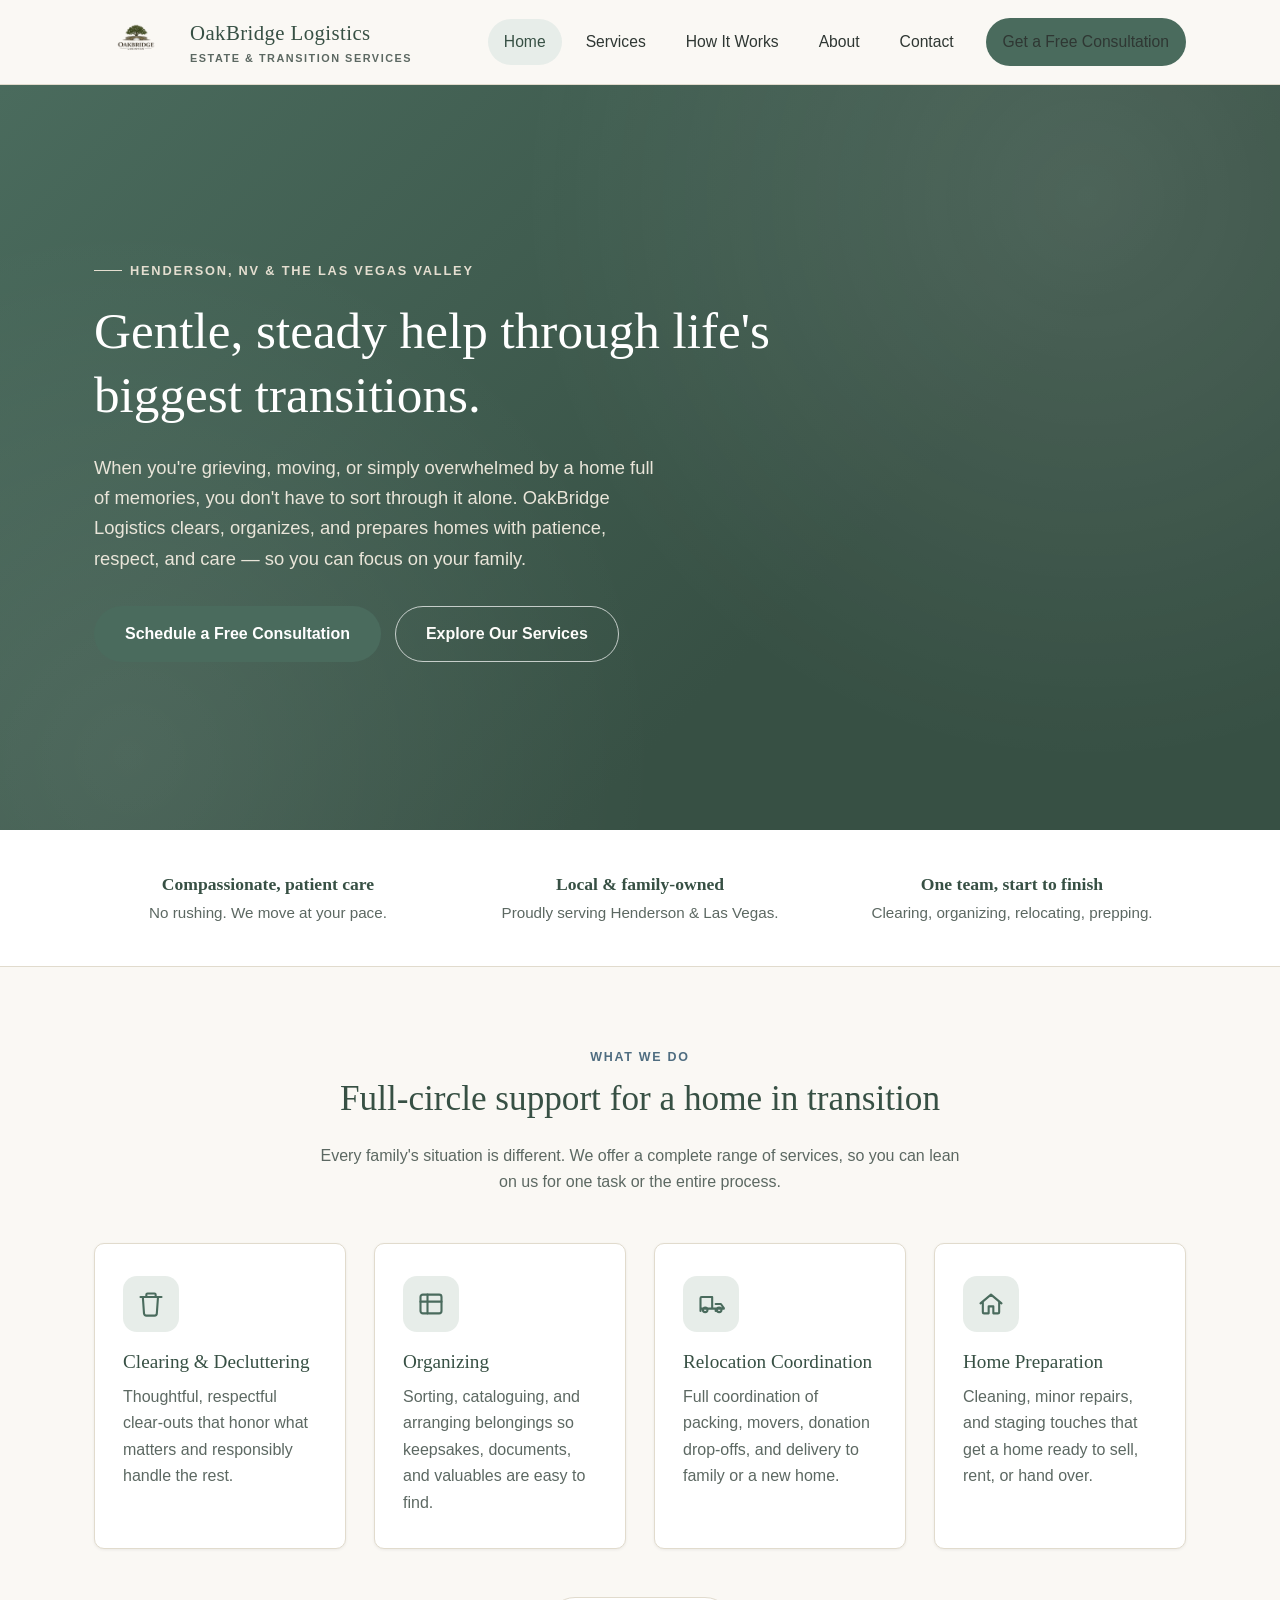
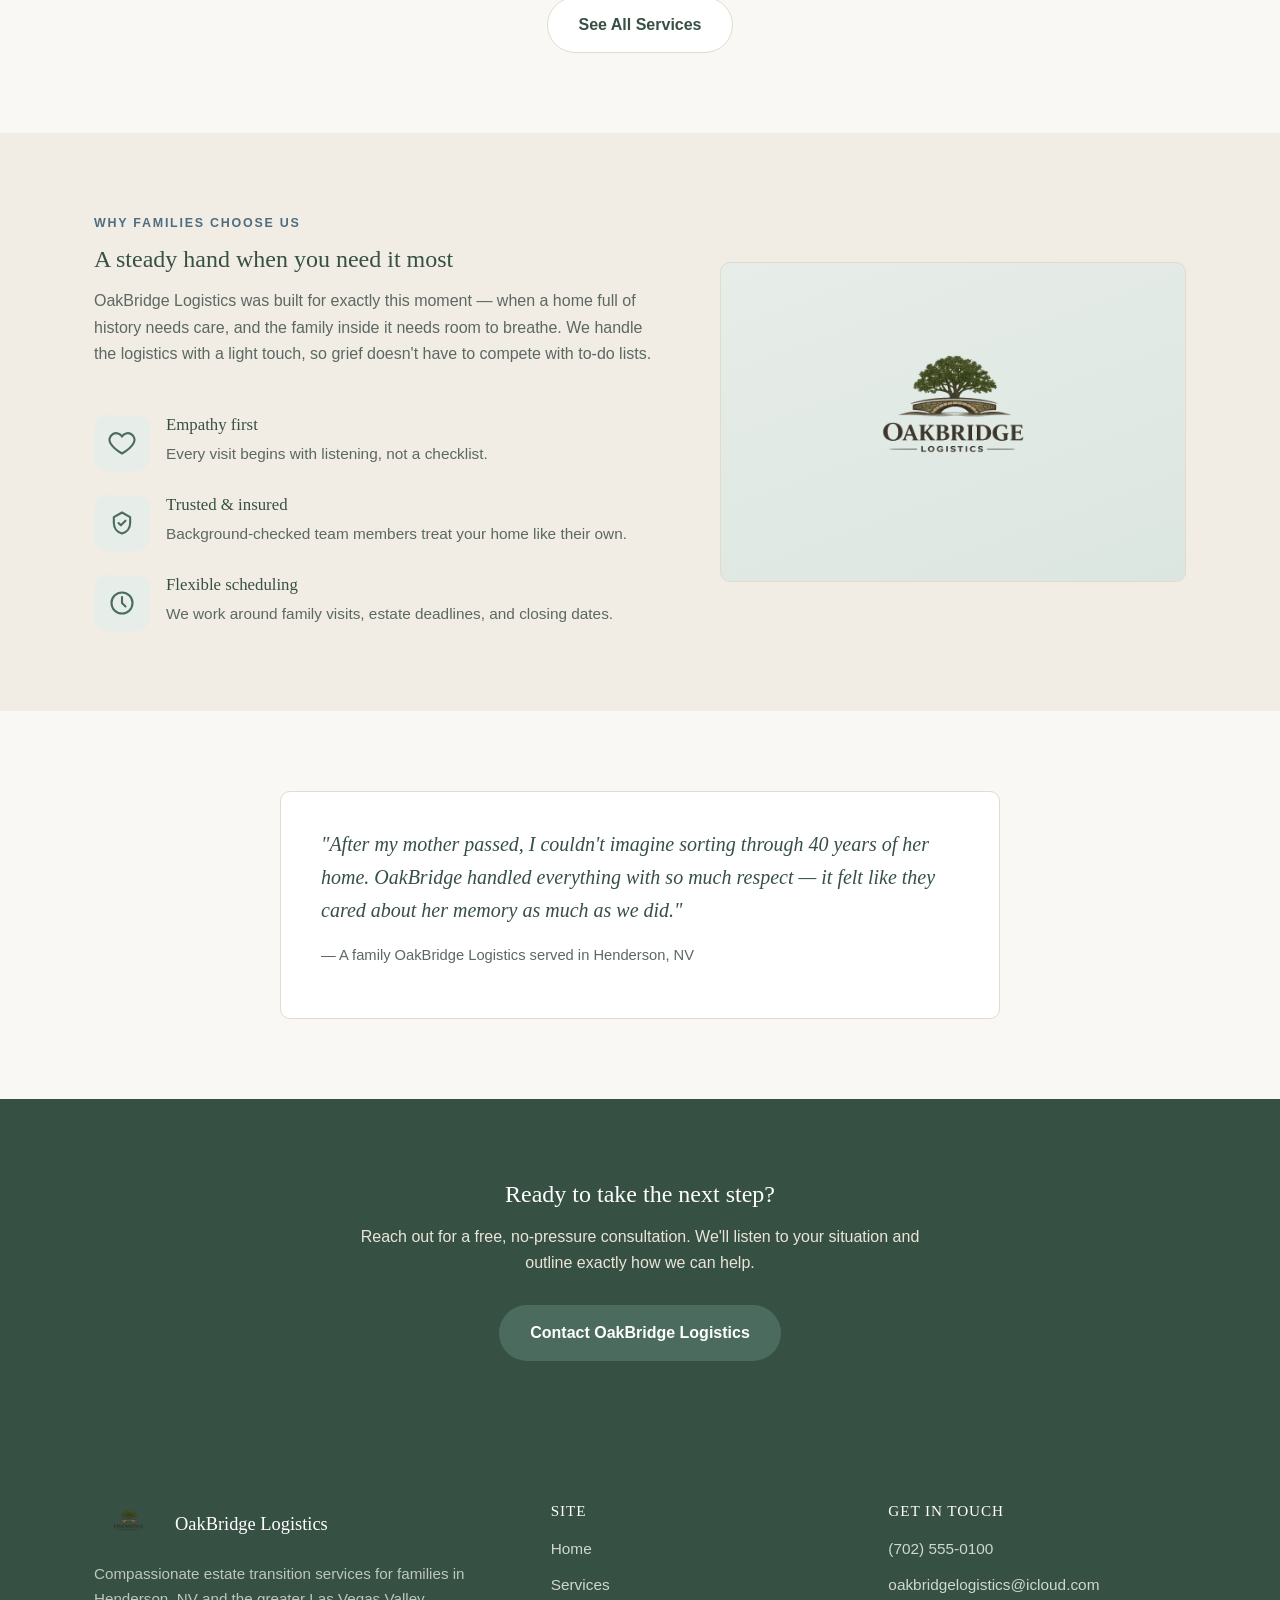
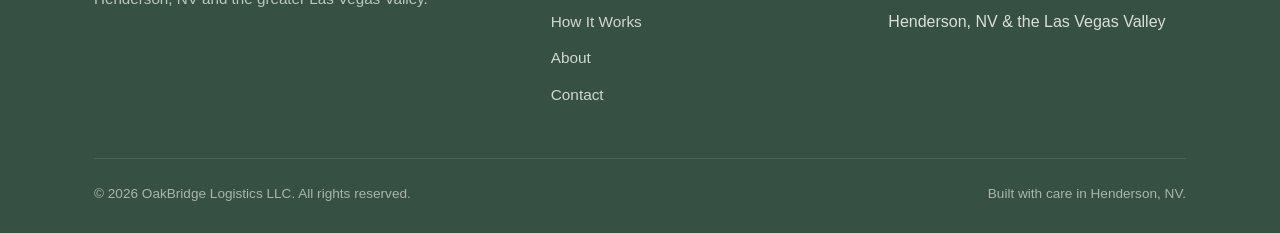
==== index.html @ df3b553a "Initial commit: OakBridge Logistics website Plain HTML/CSS/JS site with five pages (home, services, " ====
<!DOCTYPE html>
<html lang="en">
<head>
<meta charset="UTF-8">
<meta name="viewport" content="width=device-width, initial-scale=1.0">
<title>OakBridge Logistics | Compassionate Estate Transition Services in Henderson, NV</title>
<meta name="description" content="OakBridge Logistics helps families in Henderson, NV clear, organize, relocate, and prepare a home after the loss of a loved one or a major life transition — handled with care.">
<link rel="icon" type="image/png" href="images/favicon-32.png">
<link rel="apple-touch-icon" href="images/favicon-180.png">
<link rel="stylesheet" href="css/style.css">
</head>
<body>

<header class="site-header">
  <div class="container">
    <a class="brand" href="index.html">
      <img src="images/logo.png" alt="OakBridge Logistics logo">
      <span class="brand-name">OakBridge Logistics<small>ESTATE &amp; TRANSITION SERVICES</small></span>
    </a>
    <button class="nav-toggle" aria-label="Toggle navigation menu" aria-expanded="false">
      <span></span><span></span><span></span>
    </button>
    <nav class="main-nav">
      <ul>
        <li><a href="index.html" aria-current="page">Home</a></li>
        <li><a href="services.html">Services</a></li>
        <li><a href="how-it-works.html">How It Works</a></li>
        <li><a href="about.html">About</a></li>
        <li><a href="contact.html">Contact</a></li>
        <li><a class="btn btn-primary" href="contact.html">Get a Free Consultation</a></li>
      </ul>
    </nav>
  </div>
</header>

<main>

  <!-- Hero -->
  <section class="hero">
    <div class="container">
      <div class="hero-inner">
        <span class="hero-eyebrow">Henderson, NV &amp; the Las Vegas Valley</span>
        <h1>Gentle, steady help through life's biggest transitions.</h1>
        <p class="lead">When you're grieving, moving, or simply overwhelmed by a home full of memories, you don't have to sort through it alone. OakBridge Logistics clears, organizes, and prepares homes with patience, respect, and care — so you can focus on your family.</p>
        <div class="hero-actions">
          <a href="contact.html" class="btn btn-primary">Schedule a Free Consultation</a>
          <a href="services.html" class="btn btn-outline">Explore Our Services</a>
        </div>
      </div>
    </div>
  </section>

  <!-- Reassurance strip -->
  <section style="padding: 40px 0; background: var(--color-surface); border-bottom: 1px solid var(--color-border);">
    <div class="container">
      <div class="grid grid-3" style="gap: 24px;">
        <div class="text-center">
          <strong style="color: var(--color-primary-dark); display:block; font-family: var(--font-heading); font-size:1.1rem;">Compassionate, patient care</strong>
          <span style="color: var(--color-text-muted); font-size: 0.95rem;">No rushing. We move at your pace.</span>
        </div>
        <div class="text-center">
          <strong style="color: var(--color-primary-dark); display:block; font-family: var(--font-heading); font-size:1.1rem;">Local &amp; family-owned</strong>
          <span style="color: var(--color-text-muted); font-size: 0.95rem;">Proudly serving Henderson &amp; Las Vegas.</span>
        </div>
        <div class="text-center">
          <strong style="color: var(--color-primary-dark); display:block; font-family: var(--font-heading); font-size:1.1rem;">One team, start to finish</strong>
          <span style="color: var(--color-text-muted); font-size: 0.95rem;">Clearing, organizing, relocating, prepping.</span>
        </div>
      </div>
    </div>
  </section>

  <!-- Services overview -->
  <section>
    <div class="container">
      <div class="section-head">
        <span class="eyebrow">What We Do</span>
        <h2>Full-circle support for a home in transition</h2>
        <p>Every family's situation is different. We offer a complete range of services, so you can lean on us for one task or the entire process.</p>
      </div>

      <div class="grid grid-4">
        <div class="card">
          <div class="icon-badge">
            <svg viewBox="0 0 24 24" fill="none" stroke="currentColor" stroke-width="1.8" stroke-linecap="round" stroke-linejoin="round"><path d="M3 6h18M8 6V4a1 1 0 0 1 1-1h6a1 1 0 0 1 1 1v2m2 0-1 14a2 2 0 0 1-2 2H8a2 2 0 0 1-2-2L5 6"/></svg>
          </div>
          <h3>Clearing &amp; Decluttering</h3>
          <p>Thoughtful, respectful clear-outs that honor what matters and responsibly handle the rest.</p>
        </div>
        <div class="card">
          <div class="icon-badge">
            <svg viewBox="0 0 24 24" fill="none" stroke="currentColor" stroke-width="1.8" stroke-linecap="round" stroke-linejoin="round"><rect x="3" y="4" width="18" height="16" rx="2"/><path d="M3 10h18M9 4v16"/></svg>
          </div>
          <h3>Organizing</h3>
          <p>Sorting, cataloguing, and arranging belongings so keepsakes, documents, and valuables are easy to find.</p>
        </div>
        <div class="card">
          <div class="icon-badge">
            <svg viewBox="0 0 24 24" fill="none" stroke="currentColor" stroke-width="1.8" stroke-linecap="round" stroke-linejoin="round"><path d="M3 16V7a1 1 0 0 1 1-1h9v10M3 16h13M3 16v2m13-2v2m0-6h4.5l2.5 3.5V16h-7M7 19a2 2 0 1 0 0-4 2 2 0 0 0 0 4Zm12 0a2 2 0 1 0 0-4 2 2 0 0 0 0 4Z"/></svg>
          </div>
          <h3>Relocation Coordination</h3>
          <p>Full coordination of packing, movers, donation drop-offs, and delivery to family or a new home.</p>
        </div>
        <div class="card">
          <div class="icon-badge">
            <svg viewBox="0 0 24 24" fill="none" stroke="currentColor" stroke-width="1.8" stroke-linecap="round" stroke-linejoin="round"><path d="M3 11.5 12 4l9 7.5M5 10v9a1 1 0 0 0 1 1h4v-6h4v6h4a1 1 0 0 0 1-1v-9"/></svg>
          </div>
          <h3>Home Preparation</h3>
          <p>Cleaning, minor repairs, and staging touches that get a home ready to sell, rent, or hand over.</p>
        </div>
      </div>

      <div class="text-center mt-lg">
        <a href="services.html" class="btn btn-secondary">See All Services</a>
      </div>
    </div>
  </section>

  <!-- Why OakBridge -->
  <section class="section-alt">
    <div class="container">
      <div class="two-col">
        <div>
          <span class="eyebrow" style="display:block; font-size:0.78rem; letter-spacing:0.14em; text-transform:uppercase; color: var(--color-accent-dark); font-weight:700; margin-bottom:10px;">Why Families Choose Us</span>
          <h2>A steady hand when you need it most</h2>
          <p style="color: var(--color-text-muted);">OakBridge Logistics was built for exactly this moment — when a home full of history needs care, and the family inside it needs room to breathe. We handle the logistics with a light touch, so grief doesn't have to compete with to-do lists.</p>
          <div class="value-list mt-lg" style="grid-template-columns: 1fr;">
            <div class="value-item">
              <div class="icon-badge">
                <svg viewBox="0 0 24 24" fill="none" stroke="currentColor" stroke-width="1.8" stroke-linecap="round" stroke-linejoin="round"><path d="M12 21s-7.5-4.35-10-9A5.5 5.5 0 0 1 12 6.5 5.5 5.5 0 0 1 22 12c-2.5 4.65-10 9-10 9Z"/></svg>
              </div>
              <div>
                <h3>Empathy first</h3>
                <p>Every visit begins with listening, not a checklist.</p>
              </div>
            </div>
            <div class="value-item">
              <div class="icon-badge">
                <svg viewBox="0 0 24 24" fill="none" stroke="currentColor" stroke-width="1.8" stroke-linecap="round" stroke-linejoin="round"><path d="m9 12 2 2 4-4M12 3l7 4v5c0 4.5-3 8-7 9-4-1-7-4.5-7-9V7l7-4Z"/></svg>
              </div>
              <div>
                <h3>Trusted &amp; insured</h3>
                <p>Background-checked team members treat your home like their own.</p>
              </div>
            </div>
            <div class="value-item">
              <div class="icon-badge">
                <svg viewBox="0 0 24 24" fill="none" stroke="currentColor" stroke-width="1.8" stroke-linecap="round" stroke-linejoin="round"><circle cx="12" cy="12" r="9"/><path d="M12 7v5l3 3"/></svg>
              </div>
              <div>
                <h3>Flexible scheduling</h3>
                <p>We work around family visits, estate deadlines, and closing dates.</p>
              </div>
            </div>
          </div>
        </div>
        <div class="motif-panel">
          <img src="images/logo.png" alt="OakBridge Logistics — tree and bridge mark">
        </div>
      </div>
    </div>
  </section>

  <!-- Testimonial -->
  <section>
    <div class="container">
      <div class="testimonial" style="max-width: 720px; margin: 0 auto;">
        <p class="quote">"After my mother passed, I couldn't imagine sorting through 40 years of her home. OakBridge handled everything with so much respect — it felt like they cared about her memory as much as we did."</p>
        <p class="attribution">— A family OakBridge Logistics served in Henderson, NV</p>
      </div>
    </div>
  </section>

  <!-- CTA -->
  <section class="cta-band">
    <div class="container">
      <h2>Ready to take the next step?</h2>
      <p>Reach out for a free, no-pressure consultation. We'll listen to your situation and outline exactly how we can help.</p>
      <a href="contact.html" class="btn btn-primary">Contact OakBridge Logistics</a>
    </div>
  </section>

</main>

<footer class="site-footer">
  <div class="container">
    <div class="footer-grid">
      <div>
        <div class="footer-brand">
          <img src="images/logo.png" alt="OakBridge Logistics logo">
          <span>OakBridge Logistics</span>
        </div>
        <p>Compassionate estate transition services for families in Henderson, NV and the greater Las Vegas Valley.</p>
      </div>
      <div>
        <h4>Site</h4>
        <ul>
          <li><a href="index.html">Home</a></li>
          <li><a href="services.html">Services</a></li>
          <li><a href="how-it-works.html">How It Works</a></li>
          <li><a href="about.html">About</a></li>
          <li><a href="contact.html">Contact</a></li>
        </ul>
      </div>
      <div>
        <h4>Get in Touch</h4>
        <ul>
          <!-- Placeholder phone number — replace with the live business line -->
          <li><a href="tel:+17025550100">(702) 555-0100</a></li>
          <li><a href="mailto:oakbridgelogistics@icloud.com">oakbridgelogistics@icloud.com</a></li>
          <li>Henderson, NV &amp; the Las Vegas Valley</li>
        </ul>
      </div>
    </div>
    <div class="footer-bottom">
      <span>&copy; <span id="year"></span> OakBridge Logistics LLC. All rights reserved.</span>
      <span>Built with care in Henderson, NV.</span>
    </div>
  </div>
</footer>

<script src="js/main.js"></script>
</body>
</html>
---- css/style.css ----
/* ==========================================================================
   OakBridge Logistics — stylesheet
   ========================================================================== */

:root {
  /* Palette — calm, warm, trustworthy: sage green, soft blue, cream neutrals */
  --color-primary: #4a6b5d;        /* deep sage green (from logo tree) */
  --color-primary-dark: #375044;
  --color-primary-light: #e7ede9;
  --color-accent: #6f8fa3;         /* soft slate blue */
  --color-accent-dark: #4f6d80;
  --color-gold: #b58a4a;           /* warm bridge-stone accent, used sparingly */

  --color-bg: #faf8f4;             /* warm cream */
  --color-bg-alt: #f1ede4;         /* deeper cream for section contrast */
  --color-surface: #ffffff;

  --color-text: #2f3733;           /* soft near-black, warm undertone */
  --color-text-muted: #5c6862;
  --color-border: #e1dbcd;

  --font-heading: Georgia, 'Times New Roman', serif;
  --font-body: -apple-system, BlinkMacSystemFont, 'Segoe UI', Helvetica, Arial, sans-serif;

  --radius: 10px;
  --shadow-sm: 0 1px 3px rgba(47, 55, 51, 0.08);
  --shadow-md: 0 6px 24px rgba(47, 55, 51, 0.10);
  --container-width: 1140px;
}

/* ---- Reset ---- */
* { box-sizing: border-box; }
html { scroll-behavior: smooth; }
body {
  margin: 0;
  font-family: var(--font-body);
  color: var(--color-text);
  background: var(--color-bg);
  line-height: 1.65;
  -webkit-font-smoothing: antialiased;
}
img { max-width: 100%; display: block; }
a { color: inherit; text-decoration: none; }
ul { list-style: none; margin: 0; padding: 0; }
h1, h2, h3, h4 {
  font-family: var(--font-heading);
  color: var(--color-primary-dark);
  line-height: 1.25;
  margin: 0 0 0.6em;
  font-weight: normal;
}
p { margin: 0 0 1em; }
.container {
  width: 100%;
  max-width: var(--container-width);
  margin: 0 auto;
  padding: 0 24px;
}

/* ---- Buttons ---- */
.btn {
  display: inline-block;
  padding: 14px 30px;
  border-radius: 999px;
  font-size: 1rem;
  font-weight: 600;
  border: 1px solid transparent;
  cursor: pointer;
  transition: background 0.2s ease, color 0.2s ease, border-color 0.2s ease, transform 0.15s ease;
}
.btn:hover { transform: translateY(-1px); }
.btn-primary {
  background: var(--color-primary);
  color: #fff;
}
.btn-primary:hover { background: var(--color-primary-dark); }
.btn-outline {
  background: transparent;
  border-color: rgba(255, 255, 255, 0.7);
  color: inherit;
}
.btn-outline:hover { background: rgba(255, 255, 255, 0.15); }
.btn-secondary {
  background: var(--color-surface);
  border-color: var(--color-border);
  color: var(--color-primary-dark);
}
.btn-secondary:hover { border-color: var(--color-primary); }

/* ---- Header ---- */
.site-header {
  position: sticky;
  top: 0;
  z-index: 100;
  background: rgba(250, 248, 244, 0.95);
  backdrop-filter: saturate(180%) blur(8px);
  border-bottom: 1px solid var(--color-border);
}
.site-header .container {
  display: flex;
  align-items: center;
  justify-content: space-between;
  min-height: 84px;
}
.brand {
  display: flex;
  align-items: center;
  gap: 12px;
}
.brand img {
  height: 56px;
  width: auto;
}
.brand-name {
  font-family: var(--font-heading);
  font-size: 1.3rem;
  color: var(--color-primary-dark);
  letter-spacing: 0.02em;
}
.brand-name small {
  display: block;
  font-family: var(--font-body);
  font-size: 0.68rem;
  letter-spacing: 0.14em;
  color: var(--color-text-muted);
  font-weight: 600;
}

.main-nav ul {
  display: flex;
  gap: 8px;
  align-items: center;
}
.main-nav a {
  display: inline-block;
  padding: 10px 16px;
  border-radius: 999px;
  font-size: 0.98rem;
  font-weight: 500;
  color: var(--color-text);
  transition: background 0.2s ease, color 0.2s ease;
}
.main-nav a:hover,
.main-nav a[aria-current="page"] {
  background: var(--color-primary-light);
  color: var(--color-primary-dark);
}
.main-nav .btn { margin-left: 8px; }

.nav-toggle {
  display: none;
  flex-direction: column;
  justify-content: center;
  gap: 5px;
  width: 44px;
  height: 44px;
  border: 1px solid var(--color-border);
  border-radius: 8px;
  background: var(--color-surface);
  cursor: pointer;
}
.nav-toggle span {
  display: block;
  height: 2px;
  width: 22px;
  margin: 0 auto;
  background: var(--color-primary-dark);
  transition: transform 0.2s ease, opacity 0.2s ease;
}
.nav-toggle[aria-expanded="true"] span:nth-child(1) { transform: translateY(7px) rotate(45deg); }
.nav-toggle[aria-expanded="true"] span:nth-child(2) { opacity: 0; }
.nav-toggle[aria-expanded="true"] span:nth-child(3) { transform: translateY(-7px) rotate(-45deg); }

/* ---- Hero ---- */
.hero {
  position: relative;
  background: linear-gradient(135deg, var(--color-primary) 0%, var(--color-primary-dark) 65%);
  color: #fdfcf9;
  overflow: hidden;
}
.hero::before {
  content: "";
  position: absolute;
  inset: 0;
  background-image:
    radial-gradient(circle at 85% 15%, rgba(255,255,255,0.10), transparent 45%),
    radial-gradient(circle at 10% 90%, rgba(255,255,255,0.08), transparent 40%);
  pointer-events: none;
}
.hero .container {
  position: relative;
  padding-top: 88px;
  padding-bottom: 88px;
}
.hero-inner {
  max-width: 680px;
}
.hero-eyebrow {
  display: inline-flex;
  align-items: center;
  gap: 8px;
  font-size: 0.8rem;
  letter-spacing: 0.14em;
  text-transform: uppercase;
  color: #e4ded0;
  margin-bottom: 18px;
  font-weight: 600;
}
.hero-eyebrow::before {
  content: "";
  width: 28px;
  height: 1px;
  background: #e4ded0;
  display: inline-block;
}
.hero h1 {
  color: #fff;
  font-size: clamp(2.1rem, 4.4vw, 3.2rem);
  margin-bottom: 0.5em;
}
.hero p.lead {
  font-size: 1.15rem;
  color: #e9e5d9;
  max-width: 560px;
}
.hero-actions {
  display: flex;
  flex-wrap: wrap;
  gap: 14px;
  margin-top: 32px;
}

/* Page (non-home) hero — smaller */
.page-hero {
  background: linear-gradient(135deg, var(--color-primary) 0%, var(--color-primary-dark) 70%);
  color: #fff;
  text-align: center;
}
.page-hero .container { padding: 64px 24px; }
.page-hero h1 { color: #fff; margin-bottom: 0.4em; }
.page-hero p {
  color: #e9e5d9;
  max-width: 620px;
  margin: 0 auto;
  font-size: 1.08rem;
}

/* ---- Sections ---- */
section { padding: 80px 0; }
.section-alt { background: var(--color-bg-alt); }
.section-head {
  max-width: 640px;
  margin: 0 auto 48px;
  text-align: center;
}
.section-head .eyebrow {
  display: block;
  font-size: 0.78rem;
  letter-spacing: 0.14em;
  text-transform: uppercase;
  color: var(--color-accent-dark);
  font-weight: 700;
  margin-bottom: 10px;
}
.section-head h2 { font-size: clamp(1.6rem, 3vw, 2.2rem); }
.section-head p { color: var(--color-text-muted); }

/* ---- Cards / grids ---- */
.grid {
  display: grid;
  gap: 28px;
}
.grid-2 { grid-template-columns: repeat(2, 1fr); }
.grid-3 { grid-template-columns: repeat(3, 1fr); }
.grid-4 { grid-template-columns: repeat(4, 1fr); }

.card {
  background: var(--color-surface);
  border: 1px solid var(--color-border);
  border-radius: var(--radius);
  padding: 32px 28px;
  box-shadow: var(--shadow-sm);
  transition: box-shadow 0.2s ease, transform 0.2s ease;
}
.card:hover { box-shadow: var(--shadow-md); transform: translateY(-2px); }

.icon-badge {
  width: 56px;
  height: 56px;
  border-radius: 14px;
  background: var(--color-primary-light);
  display: flex;
  align-items: center;
  justify-content: center;
  margin-bottom: 18px;
  color: var(--color-primary);
}
.icon-badge svg { width: 28px; height: 28px; }

.card h3 {
  font-size: 1.2rem;
  margin-bottom: 0.5em;
}
.card p { color: var(--color-text-muted); margin-bottom: 0; }
.card ul.detail-list {
  margin-top: 14px;
  color: var(--color-text-muted);
}
.card ul.detail-list li {
  padding-left: 22px;
  position: relative;
  margin-bottom: 8px;
  font-size: 0.95rem;
}
.card ul.detail-list li::before {
  content: "";
  position: absolute;
  left: 0;
  top: 9px;
  width: 8px;
  height: 8px;
  border-radius: 50%;
  background: var(--color-accent);
}

/* ---- CTA band ---- */
.cta-band {
  background: var(--color-primary-dark);
  color: #fff;
  text-align: center;
}
.cta-band h2 { color: #fff; }
.cta-band p { color: #e9e5d9; max-width: 560px; margin: 0 auto 28px; }

/* ---- Steps (How It Works) ---- */
.steps {
  display: flex;
  flex-direction: column;
  gap: 0;
  counter-reset: step;
}
.step {
  display: grid;
  grid-template-columns: 72px 1fr;
  gap: 24px;
  position: relative;
  padding-bottom: 48px;
}
.step:last-child { padding-bottom: 0; }
.step-marker {
  width: 72px;
  height: 72px;
  border-radius: 50%;
  background: var(--color-surface);
  border: 2px solid var(--color-primary);
  color: var(--color-primary-dark);
  display: flex;
  align-items: center;
  justify-content: center;
  font-family: var(--font-heading);
  font-size: 1.6rem;
  flex-shrink: 0;
  z-index: 1;
}
.step:not(:last-child)::before {
  content: "";
  position: absolute;
  top: 72px;
  left: 35px;
  width: 2px;
  height: calc(100% - 72px);
  background: var(--color-border);
}
.step-content h3 { margin-bottom: 0.4em; }
.step-content p { color: var(--color-text-muted); margin-bottom: 0.6em; }
.step-content .step-note {
  display: inline-block;
  background: var(--color-primary-light);
  color: var(--color-primary-dark);
  font-size: 0.85rem;
  padding: 4px 12px;
  border-radius: 999px;
  margin-top: 4px;
}

/* ---- Values / About ---- */
.value-list {
  display: grid;
  grid-template-columns: repeat(2, 1fr);
  gap: 24px;
}
.value-item {
  display: flex;
  gap: 16px;
  align-items: flex-start;
}
.value-item .icon-badge { margin-bottom: 0; flex-shrink: 0; }
.value-item h3 { font-size: 1.05rem; margin-bottom: 0.3em; }
.value-item p { color: var(--color-text-muted); font-size: 0.96rem; margin-bottom: 0; }

.two-col {
  display: grid;
  grid-template-columns: 1.1fr 0.9fr;
  gap: 56px;
  align-items: center;
}

.stat-row {
  display: grid;
  grid-template-columns: repeat(3, 1fr);
  gap: 24px;
  margin-top: 40px;
}
.stat {
  text-align: center;
  padding: 24px 12px;
  background: var(--color-surface);
  border: 1px solid var(--color-border);
  border-radius: var(--radius);
}
.stat .num {
  font-family: var(--font-heading);
  font-size: 2.1rem;
  color: var(--color-primary);
  display: block;
}
.stat .label {
  color: var(--color-text-muted);
  font-size: 0.9rem;
}

/* Decorative bridge/tree motif panel (CSS-only, used in place of stock photography) */
.motif-panel {
  border-radius: var(--radius);
  background: linear-gradient(160deg, var(--color-primary-light) 0%, #dce6e0 100%);
  border: 1px solid var(--color-border);
  padding: 40px;
  display: flex;
  align-items: center;
  justify-content: center;
  min-height: 320px;
}
.motif-panel img { max-height: 220px; width: auto; }

/* ---- Testimonial ---- */
.testimonial {
  background: var(--color-surface);
  border: 1px solid var(--color-border);
  border-radius: var(--radius);
  padding: 36px 40px;
  position: relative;
}
.testimonial p.quote {
  font-family: var(--font-heading);
  font-size: 1.25rem;
  color: var(--color-primary-dark);
  font-style: italic;
  margin-bottom: 16px;
}
.testimonial .attribution {
  color: var(--color-text-muted);
  font-size: 0.92rem;
}

/* ---- Forms ---- */
.form-grid {
  display: grid;
  grid-template-columns: 1fr 1fr;
  gap: 20px;
}
.form-field { display: flex; flex-direction: column; gap: 6px; margin-bottom: 20px; }
.form-field.full { grid-column: 1 / -1; }
.form-field label {
  font-size: 0.92rem;
  font-weight: 600;
  color: var(--color-primary-dark);
}
.form-field input,
.form-field textarea,
.form-field select {
  font-family: var(--font-body);
  font-size: 1rem;
  padding: 12px 14px;
  border: 1px solid var(--color-border);
  border-radius: 8px;
  background: var(--color-surface);
  color: var(--color-text);
  transition: border-color 0.2s ease, box-shadow 0.2s ease;
}
.form-field input:focus,
.form-field textarea:focus,
.form-field select:focus {
  outline: none;
  border-color: var(--color-accent);
  box-shadow: 0 0 0 3px rgba(111, 143, 163, 0.18);
}
.form-field textarea { resize: vertical; min-height: 140px; }
.form-field .error-msg {
  font-size: 0.82rem;
  color: #a4463a;
  min-height: 1.1em;
}
.form-field.invalid input,
.form-field.invalid textarea,
.form-field.invalid select {
  border-color: #a4463a;
}
.form-status {
  padding: 16px 18px;
  border-radius: 8px;
  margin-bottom: 24px;
  font-size: 0.95rem;
  display: none;
}
.form-status.visible { display: block; }
.form-status.success {
  background: #e7f0e6;
  color: #2f5233;
  border: 1px solid #c3dbc2;
}
.form-status.error {
  background: #f7e7e5;
  color: #7a2f24;
  border: 1px solid #e3bdb6;
}

.contact-info-card {
  background: var(--color-primary-light);
  border-radius: var(--radius);
  padding: 32px;
}
.contact-info-card h3 { margin-bottom: 0.8em; }
.contact-info-item {
  display: flex;
  gap: 14px;
  margin-bottom: 20px;
  align-items: flex-start;
}
.contact-info-item .icon-badge {
  background: #fff;
  margin-bottom: 0;
}
.contact-info-item strong { display: block; color: var(--color-primary-dark); }
.contact-info-item span,
.contact-info-item a { color: var(--color-text-muted); font-size: 0.96rem; }
.contact-info-item a:hover { color: var(--color-primary-dark); }

/* ---- Footer ---- */
.site-footer {
  background: var(--color-primary-dark);
  color: #d9e0da;
  padding: 60px 0 28px;
}
.footer-grid {
  display: grid;
  grid-template-columns: 1.4fr 1fr 1fr;
  gap: 40px;
  margin-bottom: 40px;
}
.footer-brand { display: flex; align-items: center; gap: 12px; margin-bottom: 14px; }
.footer-brand img { height: 46px; }
.footer-brand span {
  font-family: var(--font-heading);
  font-size: 1.15rem;
  color: #fff;
}
.site-footer p { color: #bcc7bf; font-size: 0.95rem; }
.site-footer h4 {
  color: #fff;
  font-size: 0.95rem;
  letter-spacing: 0.06em;
  text-transform: uppercase;
  margin-bottom: 16px;
}
.site-footer ul li { margin-bottom: 10px; }
.site-footer ul li a { color: #cfd8d1; font-size: 0.96rem; }
.site-footer ul li a:hover { color: #fff; }
.footer-bottom {
  border-top: 1px solid rgba(255,255,255,0.12);
  padding-top: 24px;
  display: flex;
  justify-content: space-between;
  flex-wrap: wrap;
  gap: 12px;
  font-size: 0.85rem;
  color: #a9b5ac;
}

/* ---- Utility ---- */
.text-center { text-align: center; }
.mt-lg { margin-top: 48px; }

/* ==========================================================================
   Responsive
   ========================================================================== */
@media (max-width: 900px) {
  .grid-4 { grid-template-columns: repeat(2, 1fr); }
  .grid-3 { grid-template-columns: repeat(2, 1fr); }
  .two-col { grid-template-columns: 1fr; gap: 36px; }
  .footer-grid { grid-template-columns: 1fr 1fr; }
  .value-list { grid-template-columns: 1fr; }
}

@media (max-width: 720px) {
  .main-nav {
    position: fixed;
    top: 84px;
    left: 0;
    right: 0;
    background: var(--color-surface);
    border-bottom: 1px solid var(--color-border);
    box-shadow: var(--shadow-md);
    transform: translateY(-8px);
    opacity: 0;
    pointer-events: none;
    transition: opacity 0.2s ease, transform 0.2s ease;
  }
  .main-nav.open {
    opacity: 1;
    transform: translateY(0);
    pointer-events: auto;
  }
  .main-nav ul {
    flex-direction: column;
    align-items: stretch;
    padding: 12px 24px 20px;
    gap: 4px;
  }
  .main-nav a { padding: 12px 14px; }
  .main-nav .btn { margin-left: 0; margin-top: 8px; text-align: center; }
  .nav-toggle { display: flex; }

  .grid-2, .grid-3, .grid-4 { grid-template-columns: 1fr; }
  section { padding: 56px 0; }
  .hero .container { padding-top: 56px; padding-bottom: 56px; }
  .step { grid-template-columns: 56px 1fr; gap: 16px; }
  .step-marker { width: 56px; height: 56px; font-size: 1.3rem; }
  .step:not(:last-child)::before { left: 27px; top: 56px; }
  .form-grid { grid-template-columns: 1fr; }
  .stat-row { grid-template-columns: 1fr; }
  .footer-grid { grid-template-columns: 1fr; gap: 32px; }
  .footer-bottom { flex-direction: column; text-align: center; }
  .testimonial { padding: 28px 24px; }
}

@media (max-width: 480px) {
  .brand-name { font-size: 1.08rem; }
  .brand img { height: 44px; }
  .hero-actions { flex-direction: column; align-items: stretch; }
  .hero-actions .btn { text-align: center; }
}
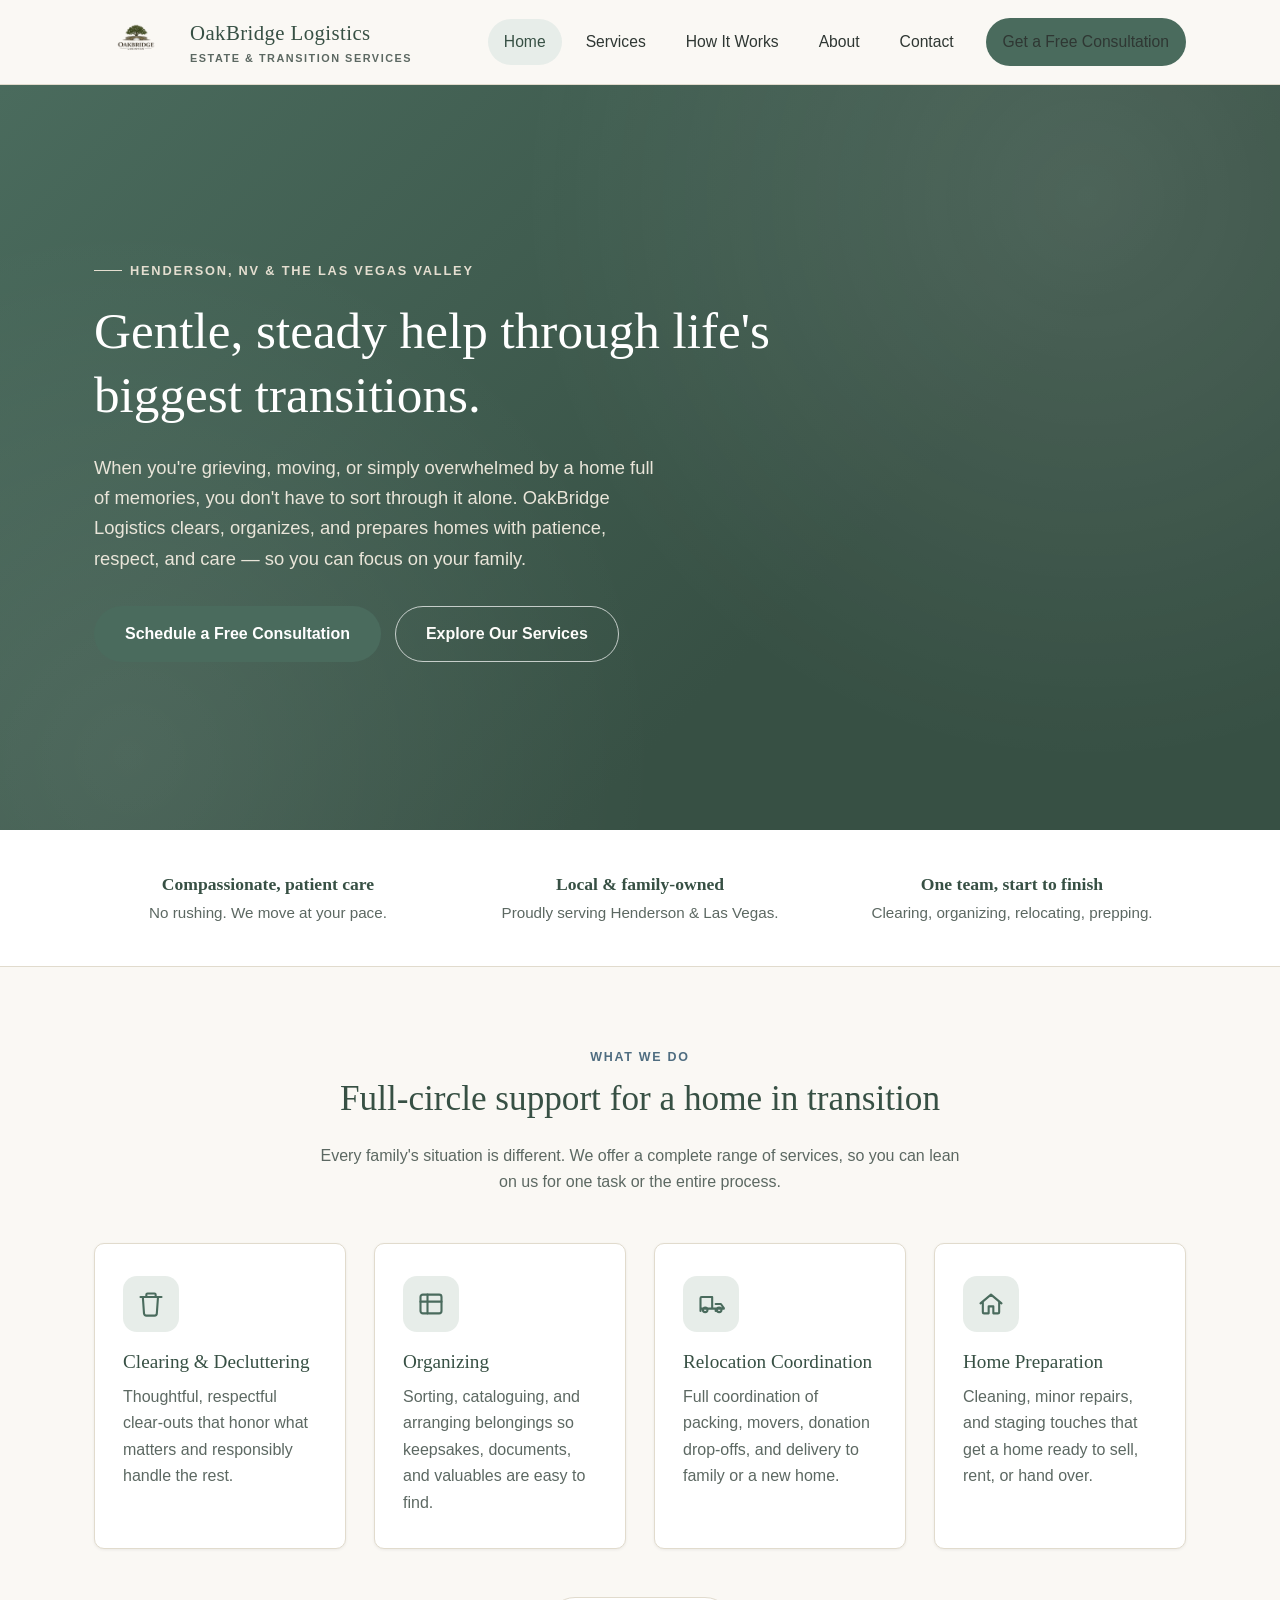
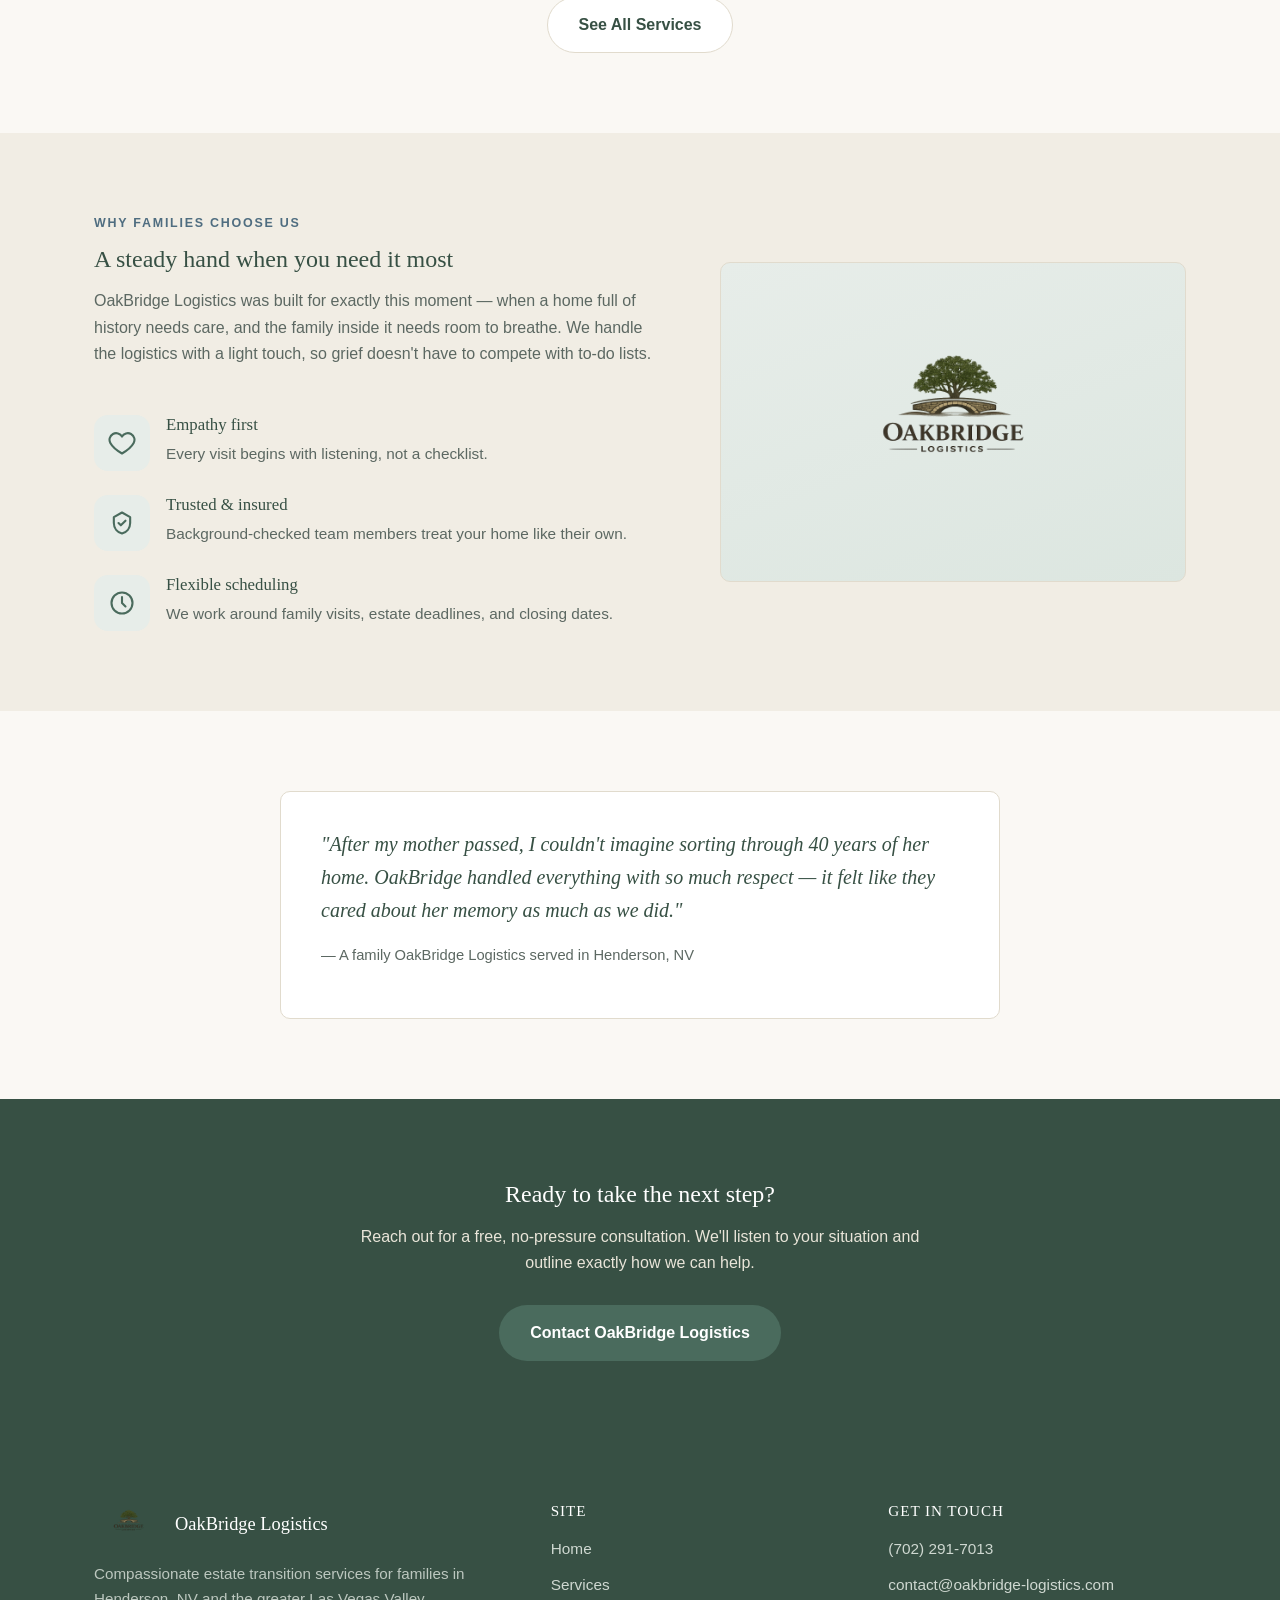
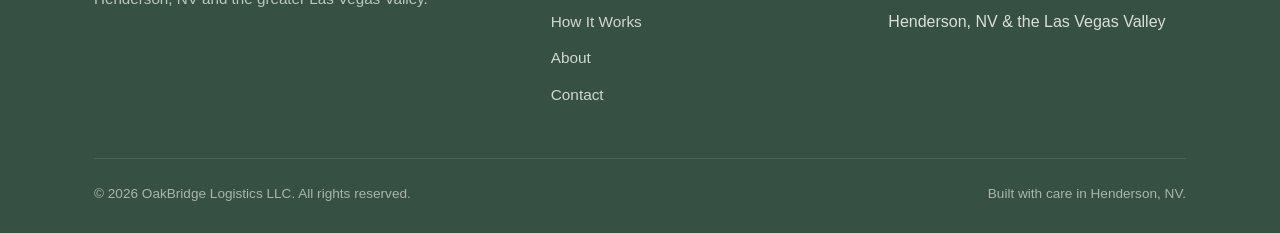
==== commit 6f1187cd: "Update contact phone and email with live business info Replace placeholder (702) 555-0100 / oakbridg" ====
--- a/index.html
+++ b/index.html
@@ -205,9 +205,8 @@
       <div>
         <h4>Get in Touch</h4>
         <ul>
-          <!-- Placeholder phone number — replace with the live business line -->
-          <li><a href="tel:+17025550100">(702) 555-0100</a></li>
-          <li><a href="mailto:oakbridgelogistics@icloud.com">oakbridgelogistics@icloud.com</a></li>
+          <li><a href="tel:+17022917013">(702) 291-7013</a></li>
+          <li><a href="mailto:contact@oakbridge-logistics.com">contact@oakbridge-logistics.com</a></li>
           <li>Henderson, NV &amp; the Las Vegas Valley</li>
         </ul>
       </div>
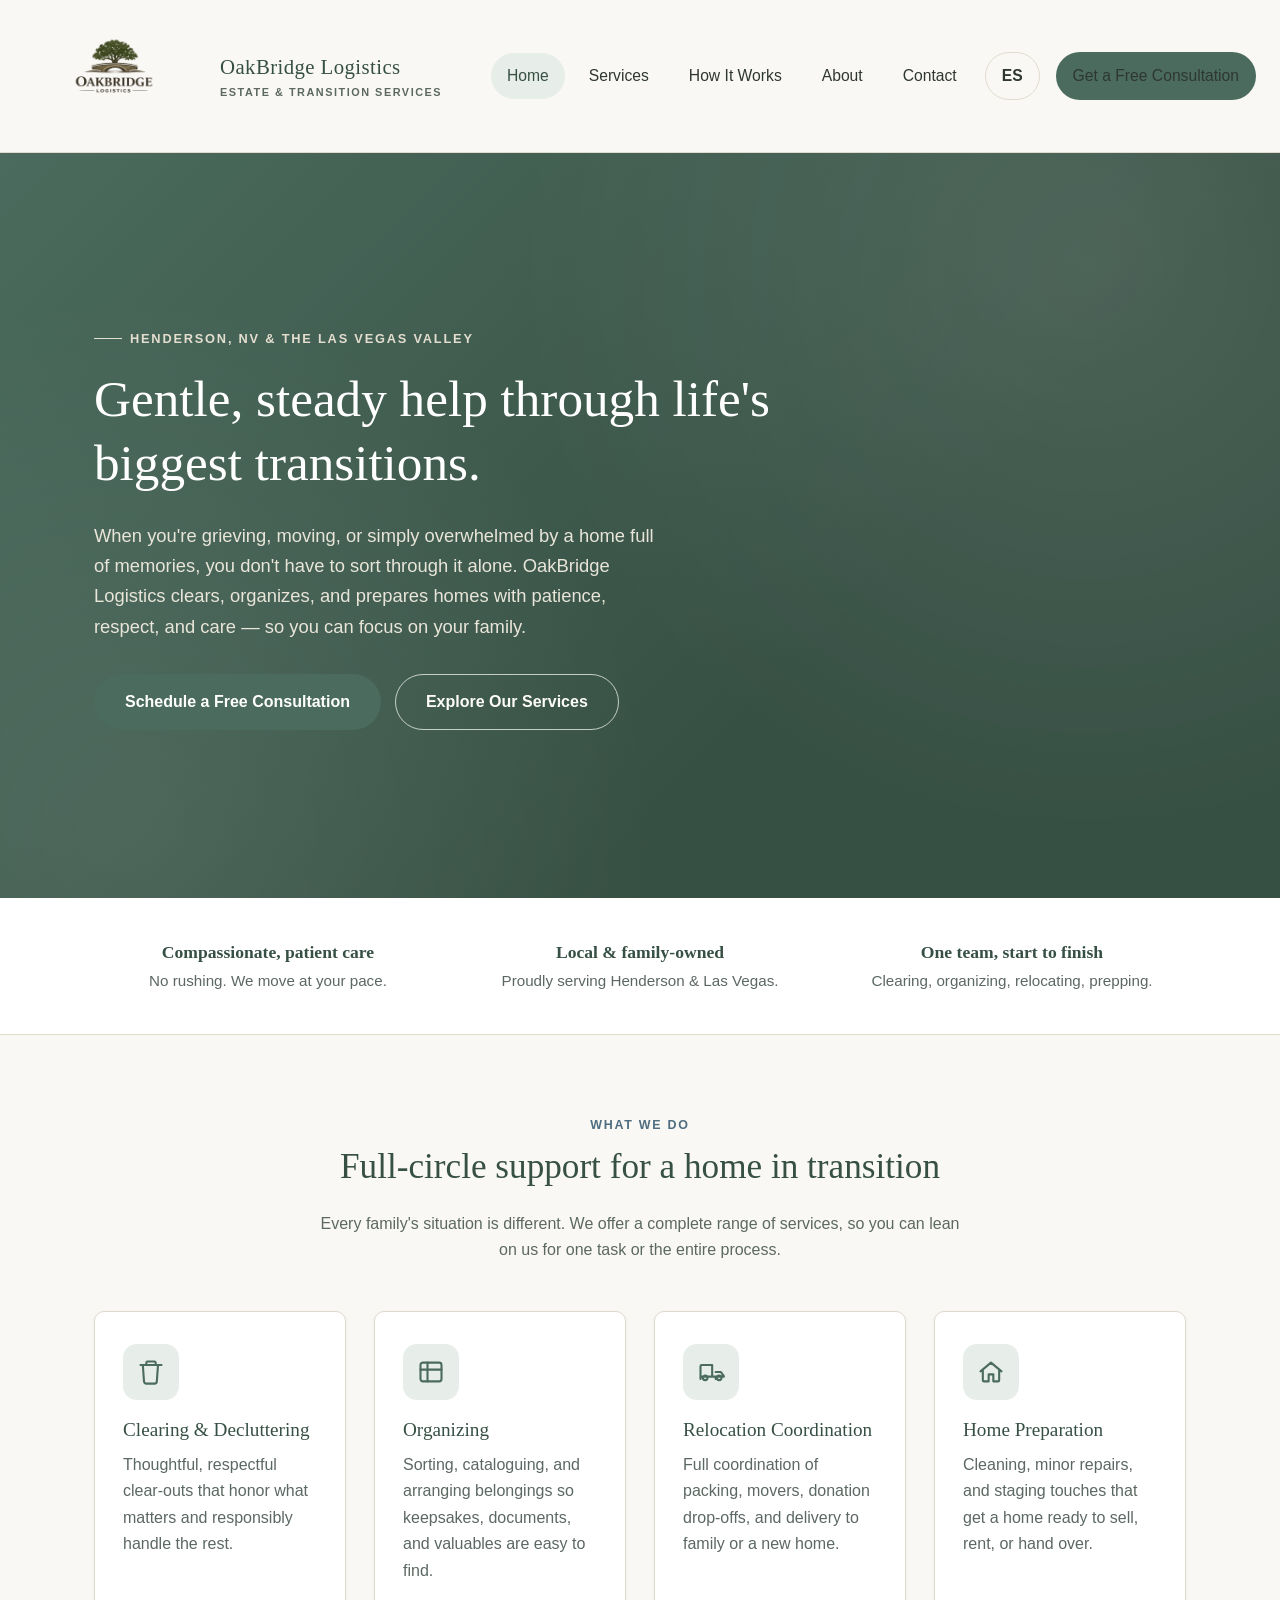
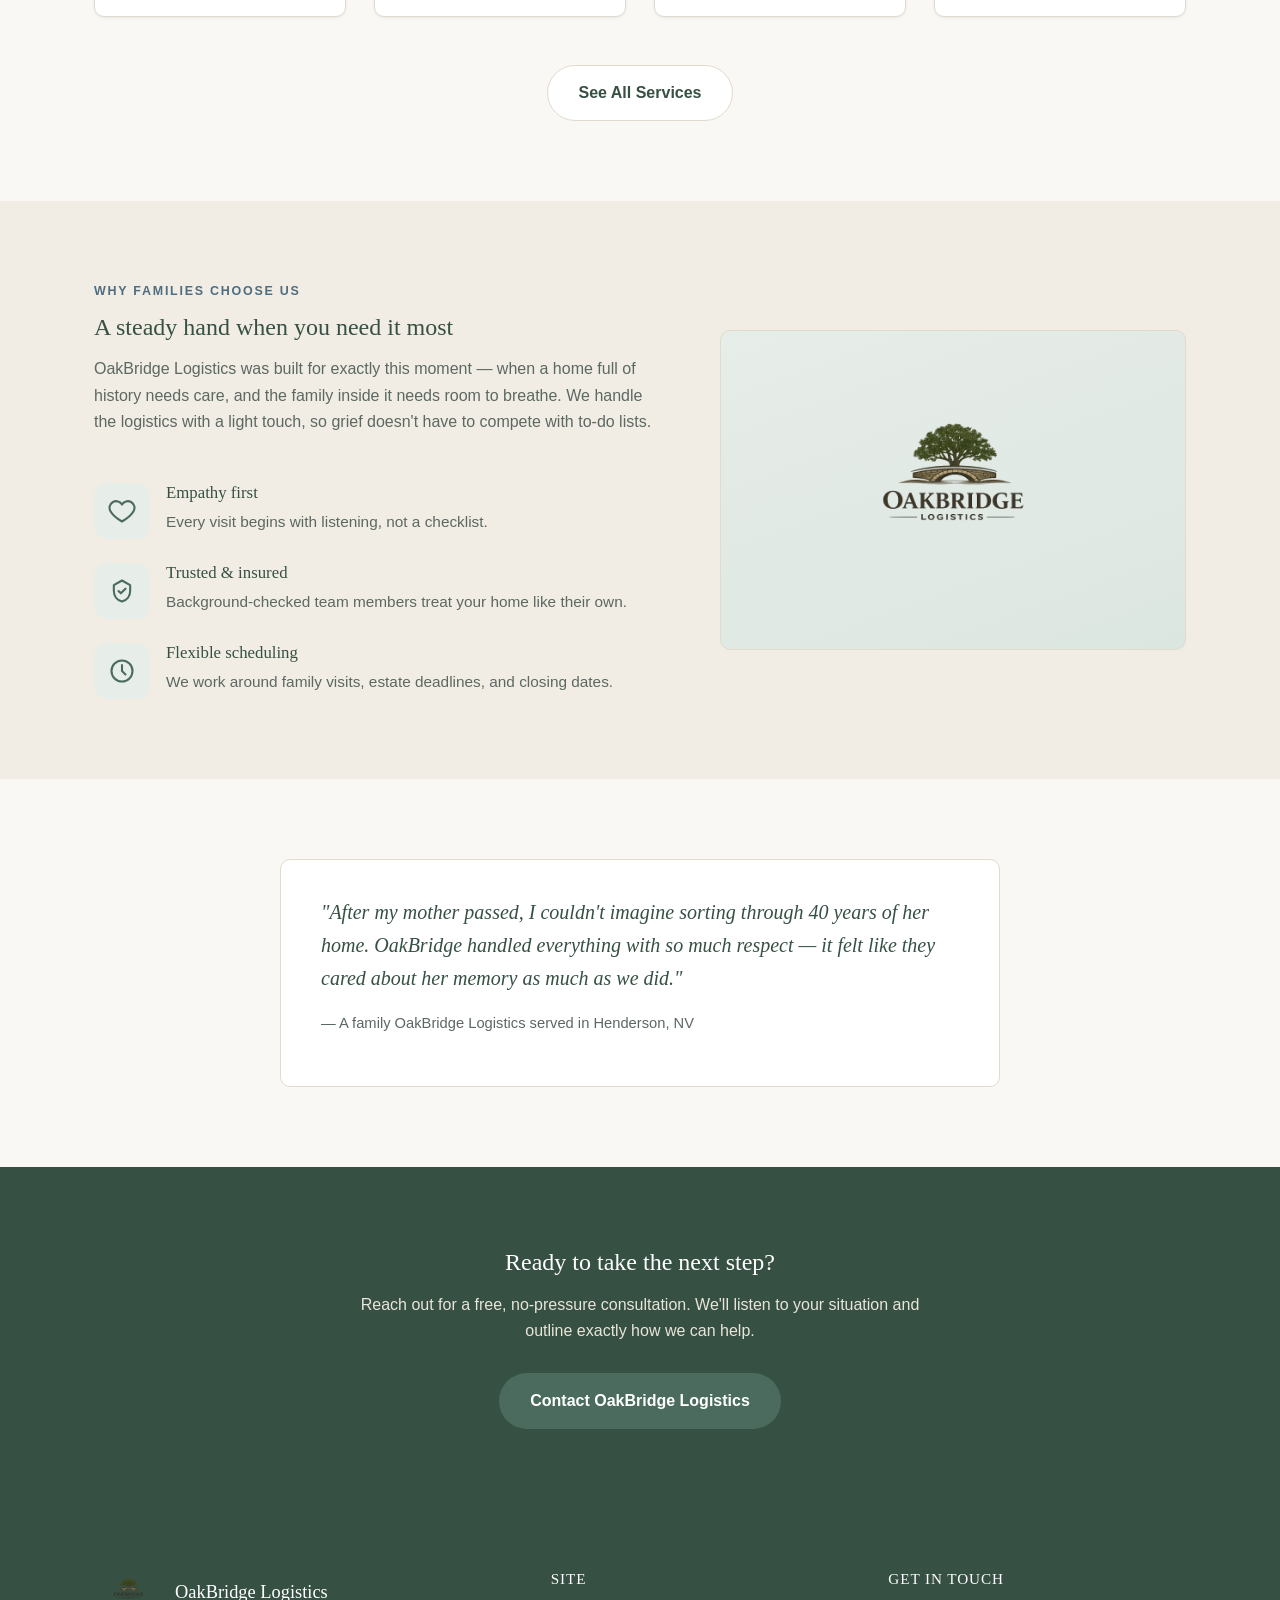
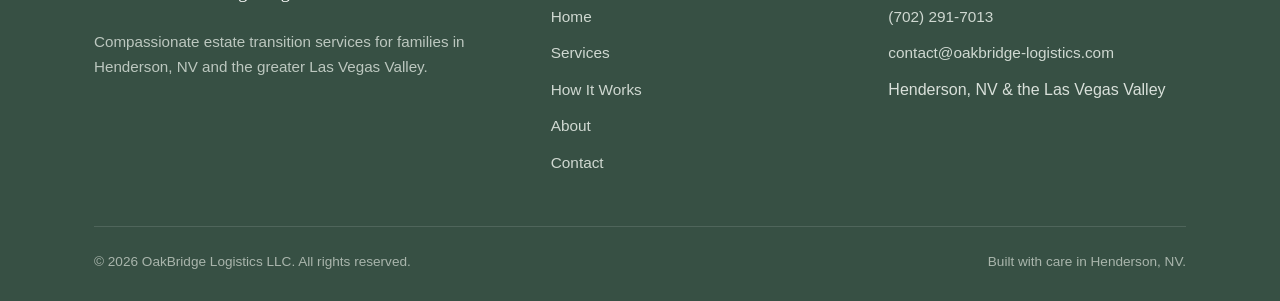
==== commit 1340e975: "Add Spanish translation of the site with EN/ES language switcher Full translated pages at /es/ (home" ====
--- a/index.html
+++ b/index.html
@@ -8,6 +8,9 @@
 <link rel="icon" type="image/png" href="images/favicon-32.png">
 <link rel="apple-touch-icon" href="images/favicon-180.png">
 <link rel="stylesheet" href="css/style.css">
+<link rel="alternate" hreflang="en" href="https://oakbridge-logistics.com/">
+<link rel="alternate" hreflang="es" href="https://oakbridge-logistics.com/es/">
+<link rel="alternate" hreflang="x-default" href="https://oakbridge-logistics.com/">
 </head>
 <body>
 
@@ -27,6 +30,7 @@
         <li><a href="how-it-works.html">How It Works</a></li>
         <li><a href="about.html">About</a></li>
         <li><a href="contact.html">Contact</a></li>
+        <li><a class="lang-switch" href="es/index.html" aria-label="Ver este sitio en español">ES</a></li>
         <li><a class="btn btn-primary" href="contact.html">Get a Free Consultation</a></li>
       </ul>
     </nav>
--- a/css/style.css
+++ b/css/style.css
@@ -100,15 +100,16 @@
   display: flex;
   align-items: center;
   justify-content: space-between;
-  min-height: 84px;
+  min-height: 152px;
+  max-width: 1320px;
 }
 .brand {
   display: flex;
   align-items: center;
-  gap: 12px;
+  gap: 16px;
 }
 .brand img {
-  height: 56px;
+  height: 120px;
   width: auto;
 }
 .brand-name {
@@ -146,6 +147,15 @@
   color: var(--color-primary-dark);
 }
 .main-nav .btn { margin-left: 8px; }
+
+.lang-switch {
+  border: 1px solid var(--color-border) !important;
+  font-weight: 700 !important;
+  margin-left: 4px;
+}
+.lang-switch:hover {
+  border-color: var(--color-primary) !important;
+}
 
 .nav-toggle {
   display: none;
@@ -593,18 +603,13 @@
 /* ==========================================================================
    Responsive
    ========================================================================== */
-@media (max-width: 900px) {
-  .grid-4 { grid-template-columns: repeat(2, 1fr); }
-  .grid-3 { grid-template-columns: repeat(2, 1fr); }
-  .two-col { grid-template-columns: 1fr; gap: 36px; }
-  .footer-grid { grid-template-columns: 1fr 1fr; }
-  .value-list { grid-template-columns: 1fr; }
-}
-
-@media (max-width: 720px) {
+/* Nav switches to the hamburger menu earlier than the content breakpoints
+   below — the larger logo needs more breathing room, and this avoids an
+   awkward squeeze zone where desktop nav links start wrapping. */
+@media (max-width: 1260px) {
   .main-nav {
     position: fixed;
-    top: 84px;
+    top: 152px;
     left: 0;
     right: 0;
     background: var(--color-surface);
@@ -628,8 +633,19 @@
   }
   .main-nav a { padding: 12px 14px; }
   .main-nav .btn { margin-left: 0; margin-top: 8px; text-align: center; }
+  .lang-switch { margin-left: 0; text-align: center; }
   .nav-toggle { display: flex; }
-
+}
+
+@media (max-width: 900px) {
+  .grid-4 { grid-template-columns: repeat(2, 1fr); }
+  .grid-3 { grid-template-columns: repeat(2, 1fr); }
+  .two-col { grid-template-columns: 1fr; gap: 36px; }
+  .footer-grid { grid-template-columns: 1fr 1fr; }
+  .value-list { grid-template-columns: 1fr; }
+}
+
+@media (max-width: 720px) {
   .grid-2, .grid-3, .grid-4 { grid-template-columns: 1fr; }
   section { padding: 56px 0; }
   .hero .container { padding-top: 56px; padding-bottom: 56px; }
@@ -644,8 +660,10 @@
 }
 
 @media (max-width: 480px) {
+  .site-header .container { min-height: 138px; }
+  .main-nav { top: 138px; }
   .brand-name { font-size: 1.08rem; }
-  .brand img { height: 44px; }
+  .brand img { height: 96px; }
   .hero-actions { flex-direction: column; align-items: stretch; }
   .hero-actions .btn { text-align: center; }
 }
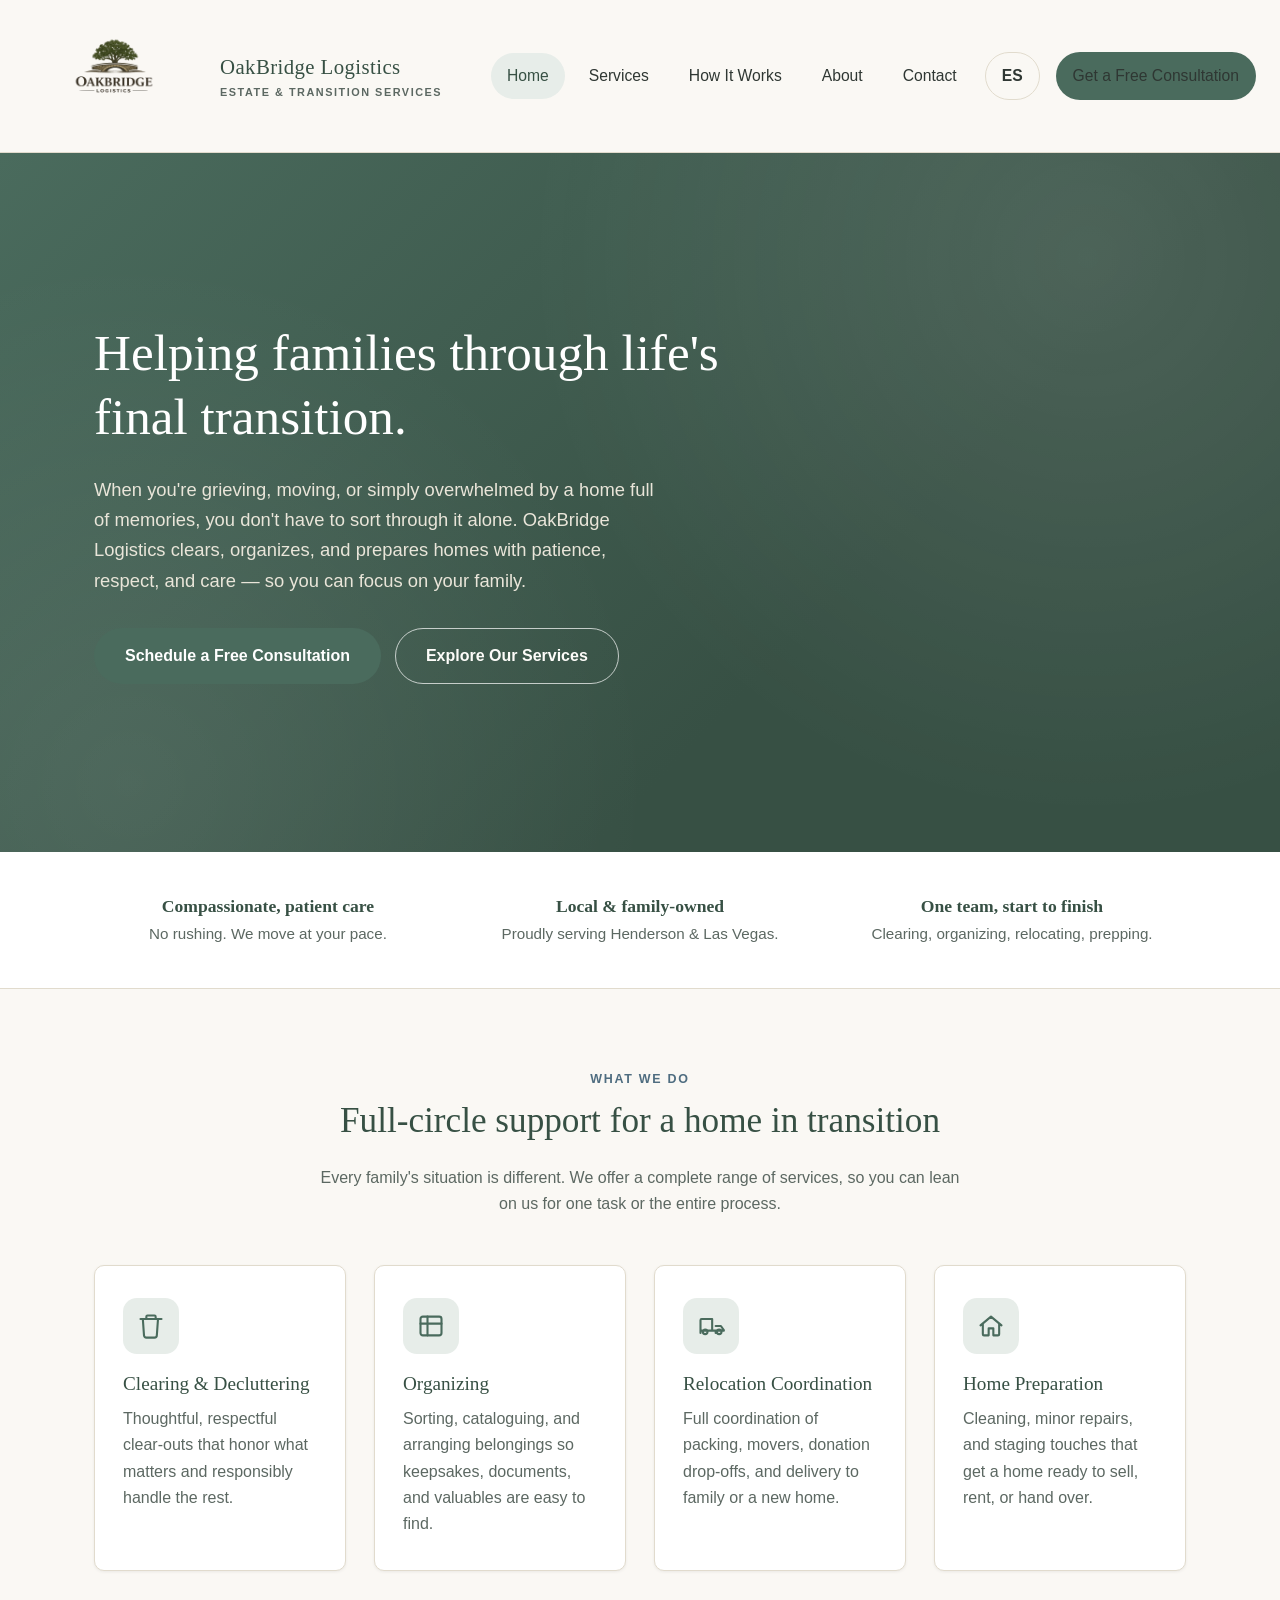
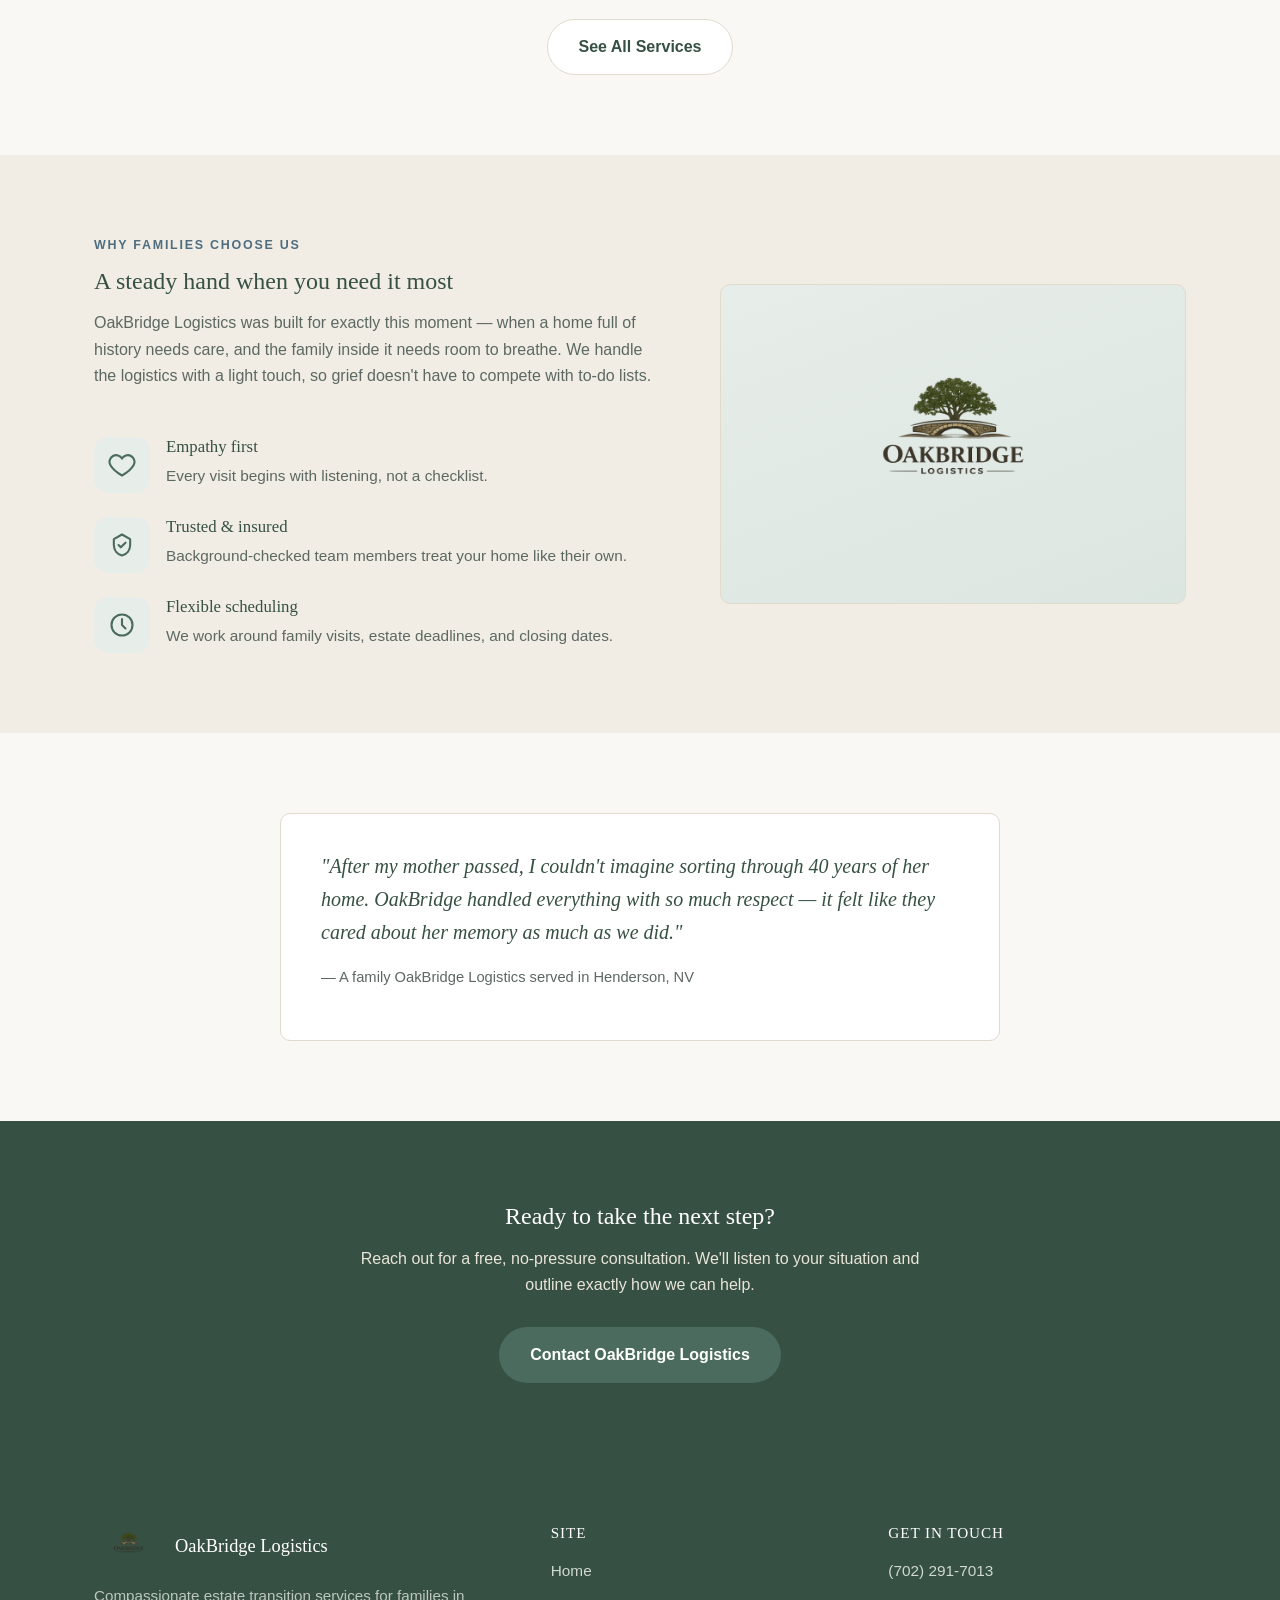
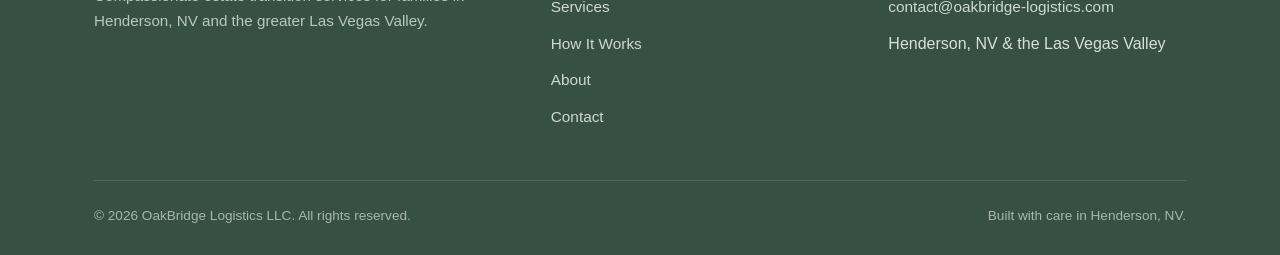
==== commit 829c61bd: "Update homepage hero headline and drop the location eyebrow New headline matches the brand tagline u" ====
--- a/index.html
+++ b/index.html
@@ -43,8 +43,7 @@
   <section class="hero">
     <div class="container">
       <div class="hero-inner">
-        <span class="hero-eyebrow">Henderson, NV &amp; the Las Vegas Valley</span>
-        <h1>Gentle, steady help through life's biggest transitions.</h1>
+        <h1>Helping families through life's final transition.</h1>
         <p class="lead">When you're grieving, moving, or simply overwhelmed by a home full of memories, you don't have to sort through it alone. OakBridge Logistics clears, organizes, and prepares homes with patience, respect, and care — so you can focus on your family.</p>
         <div class="hero-actions">
           <a href="contact.html" class="btn btn-primary">Schedule a Free Consultation</a>
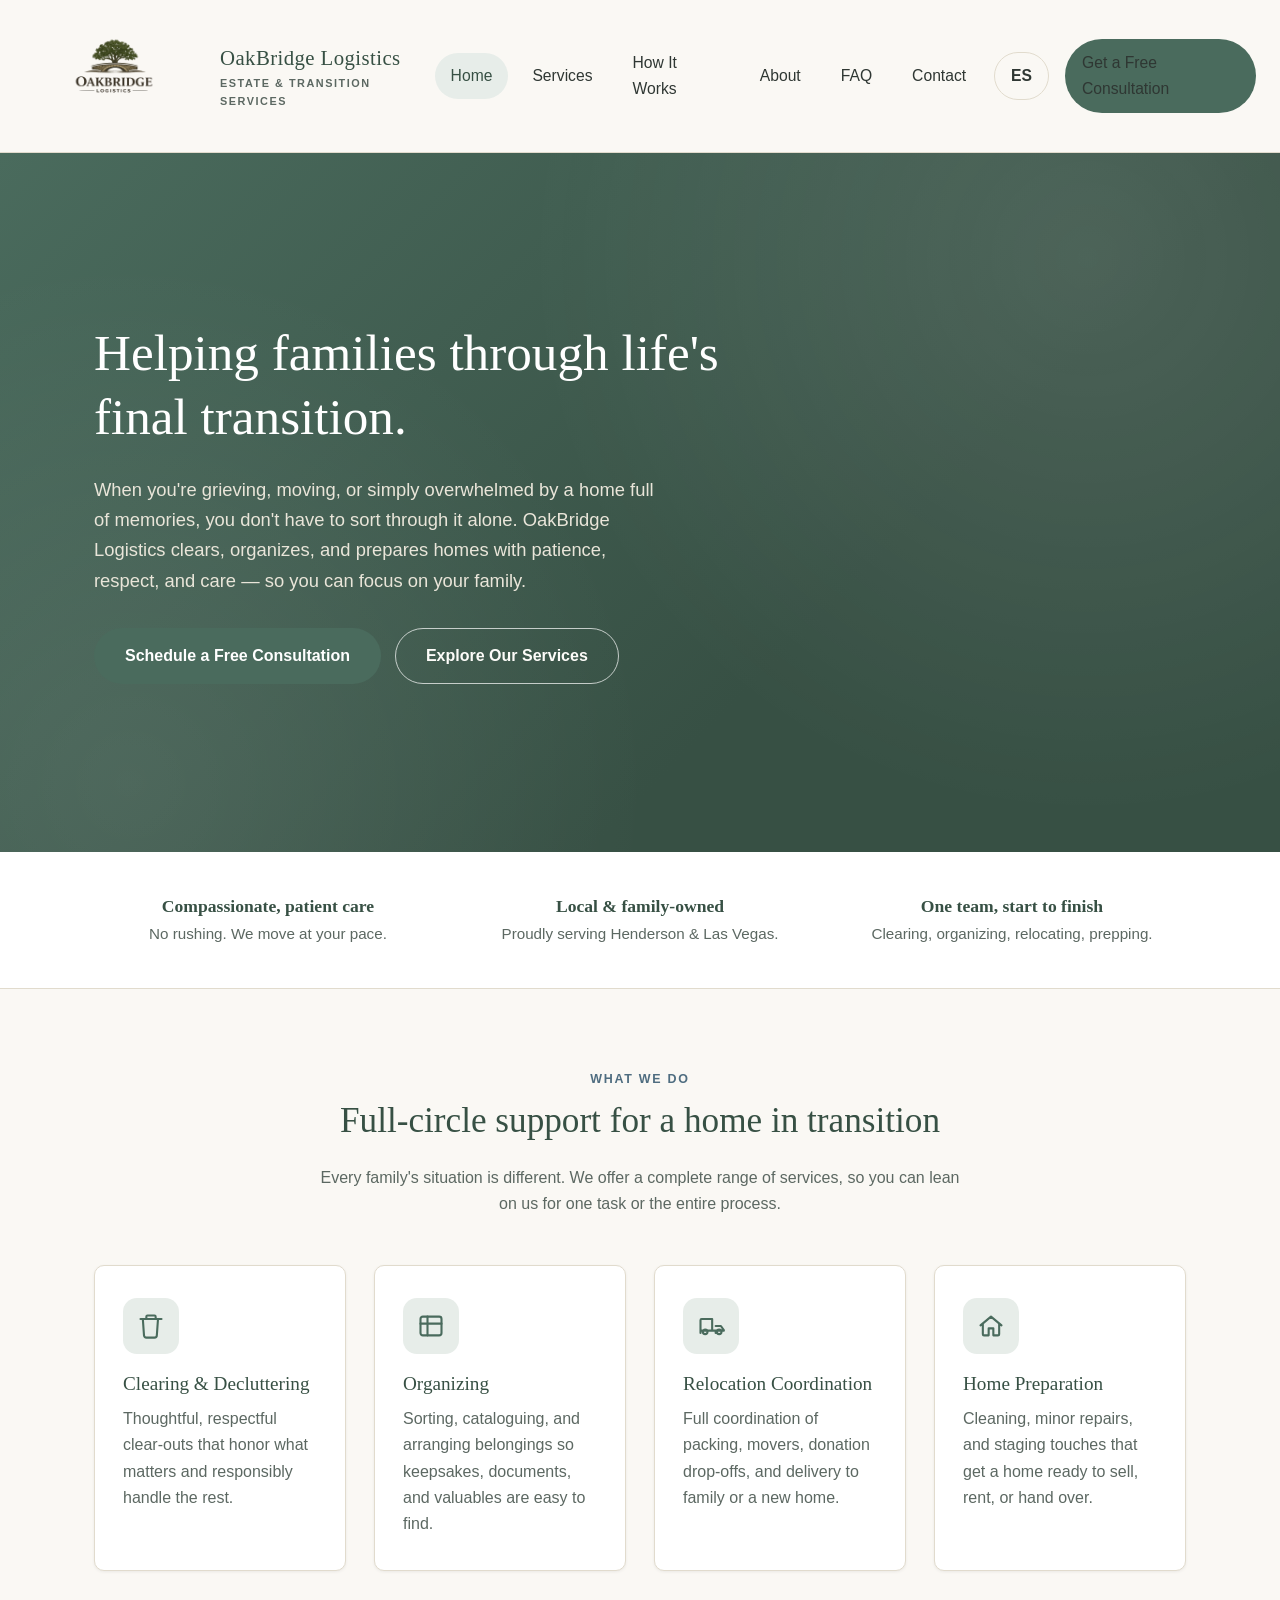
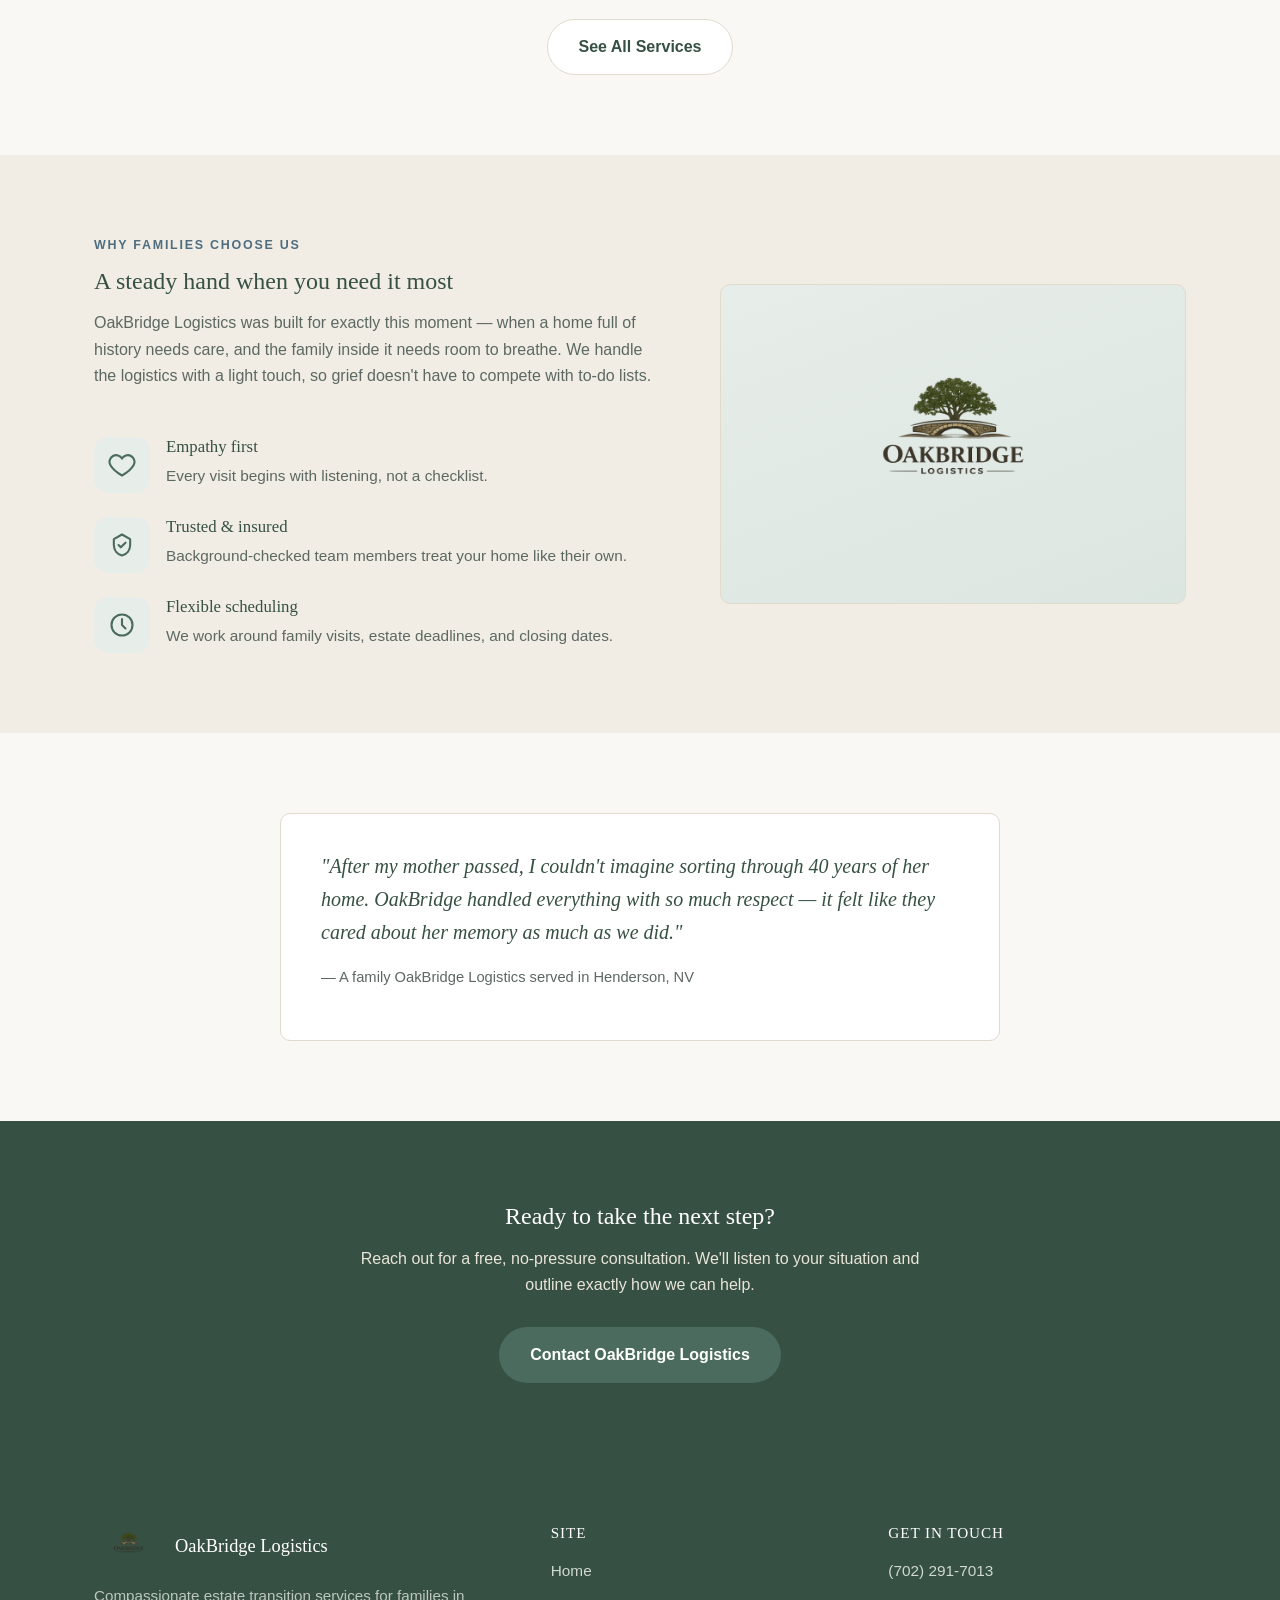
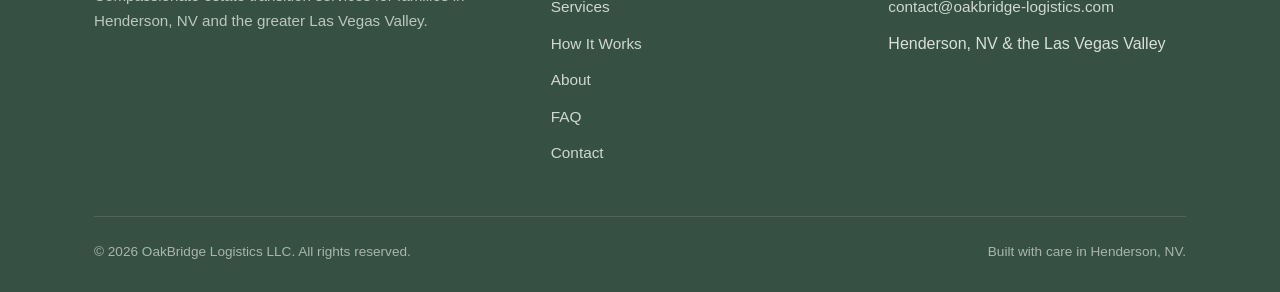
==== commit 181e7dcc: "Add FAQ page (EN/ES) with FAQPage structured data for SEO Adds a 12-question FAQ page targeting real" ====
--- a/index.html
+++ b/index.html
@@ -29,6 +29,7 @@
         <li><a href="services.html">Services</a></li>
         <li><a href="how-it-works.html">How It Works</a></li>
         <li><a href="about.html">About</a></li>
+        <li><a href="faq.html">FAQ</a></li>
         <li><a href="contact.html">Contact</a></li>
         <li><a class="lang-switch" href="es/index.html" aria-label="Ver este sitio en español">ES</a></li>
         <li><a class="btn btn-primary" href="contact.html">Get a Free Consultation</a></li>
@@ -202,6 +203,7 @@
           <li><a href="services.html">Services</a></li>
           <li><a href="how-it-works.html">How It Works</a></li>
           <li><a href="about.html">About</a></li>
+          <li><a href="faq.html">FAQ</a></li>
           <li><a href="contact.html">Contact</a></li>
         </ul>
       </div>
--- a/css/style.css
+++ b/css/style.css
@@ -595,6 +595,58 @@
   font-size: 0.85rem;
   color: #a9b5ac;
 }
+
+/* ---- FAQ accordion ---- */
+.faq-group { max-width: 760px; margin: 0 auto 56px; }
+.faq-group:last-child { margin-bottom: 0; }
+.faq-group h2 {
+  font-size: 1.3rem;
+  margin-bottom: 18px;
+}
+.faq-item {
+  border-bottom: 1px solid var(--color-border);
+}
+.faq-item summary {
+  list-style: none;
+  cursor: pointer;
+  padding: 20px 34px 20px 0;
+  position: relative;
+  font-weight: 600;
+  color: var(--color-primary-dark);
+  font-size: 1.05rem;
+  line-height: 1.4;
+}
+.faq-item summary::-webkit-details-marker { display: none; }
+.faq-item summary:focus-visible {
+  outline: 2px solid var(--color-accent);
+  outline-offset: 4px;
+}
+.faq-item summary::after {
+  content: "+";
+  position: absolute;
+  right: 4px;
+  top: 18px;
+  width: 24px;
+  height: 24px;
+  border-radius: 50%;
+  background: var(--color-primary-light);
+  color: var(--color-primary-dark);
+  display: flex;
+  align-items: center;
+  justify-content: center;
+  font-size: 1.1rem;
+  font-weight: 400;
+  transition: transform 0.2s ease;
+}
+.faq-item[open] summary::after {
+  content: "\2212";
+}
+.faq-item .faq-answer {
+  padding: 0 34px 22px 0;
+  color: var(--color-text-muted);
+  max-width: 66ch;
+}
+.faq-item .faq-answer p { margin: 0; }
 
 /* ---- Utility ---- */
 .text-center { text-align: center; }
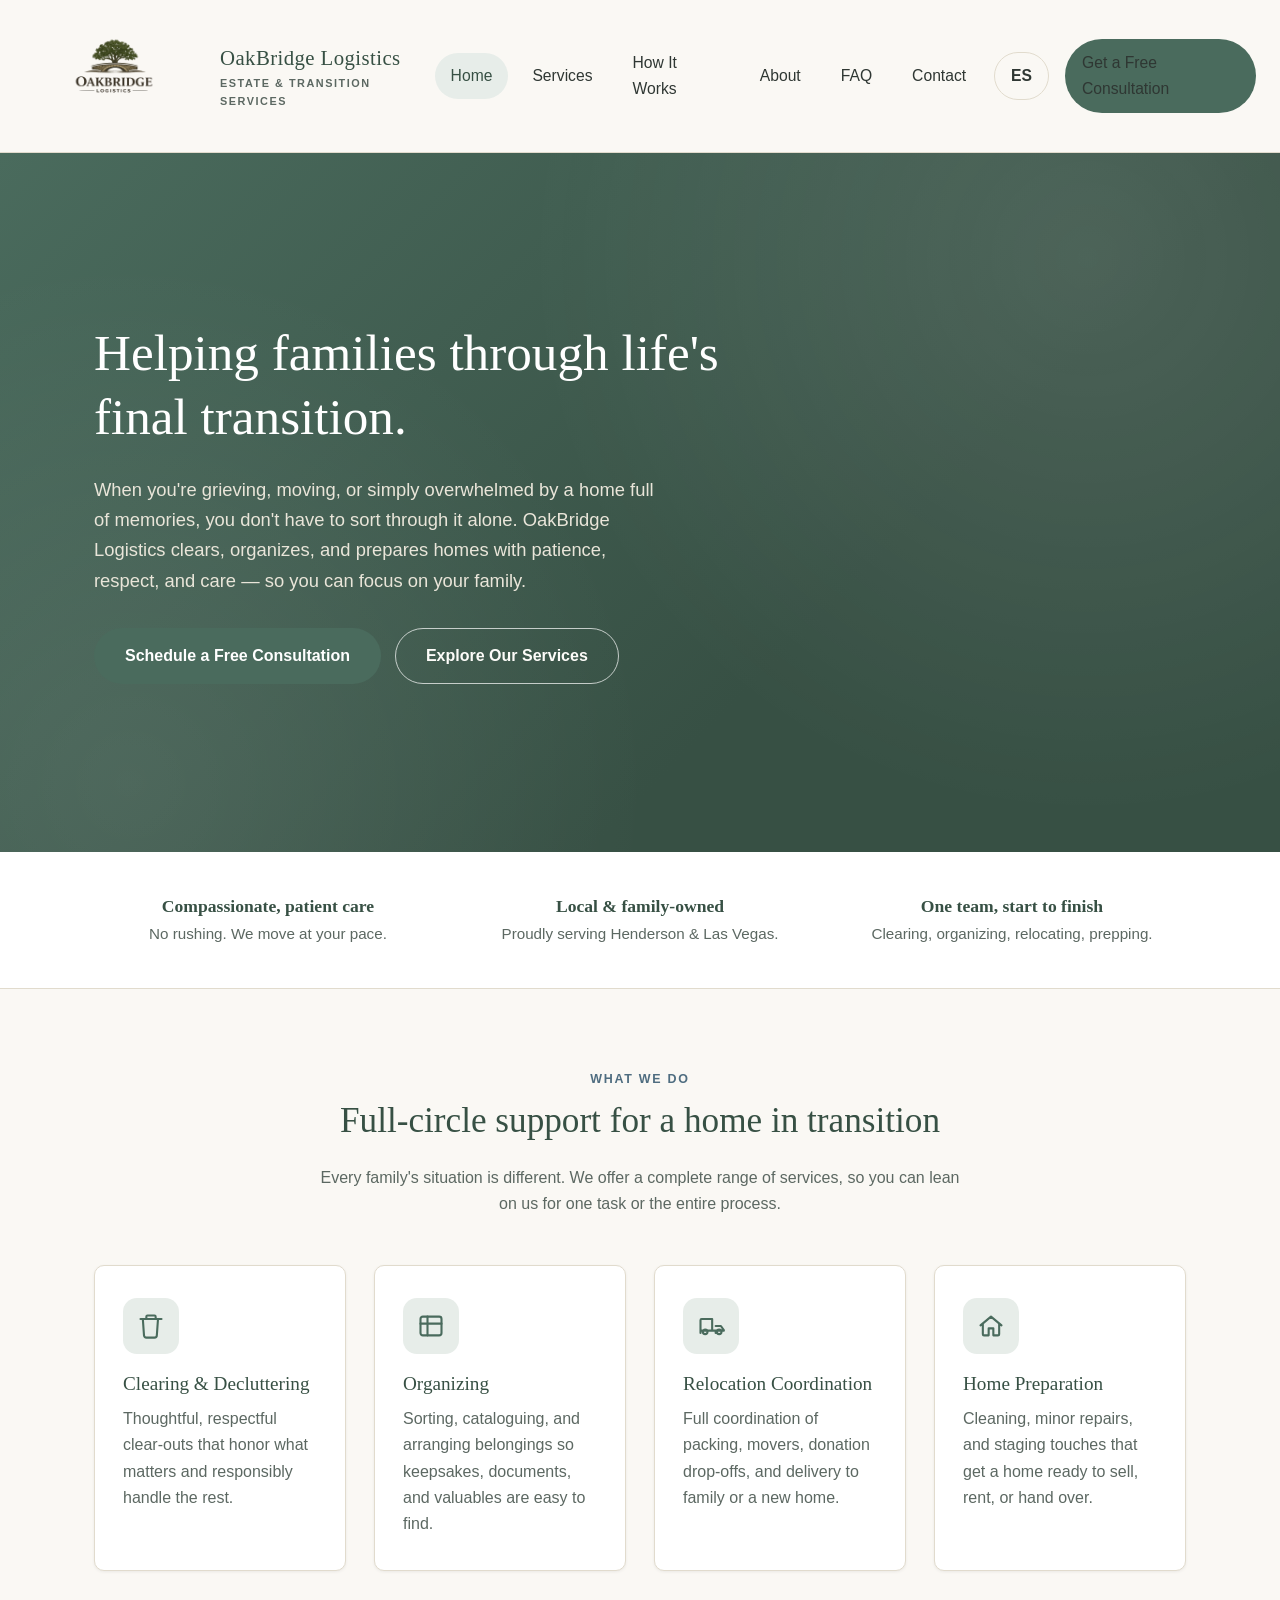
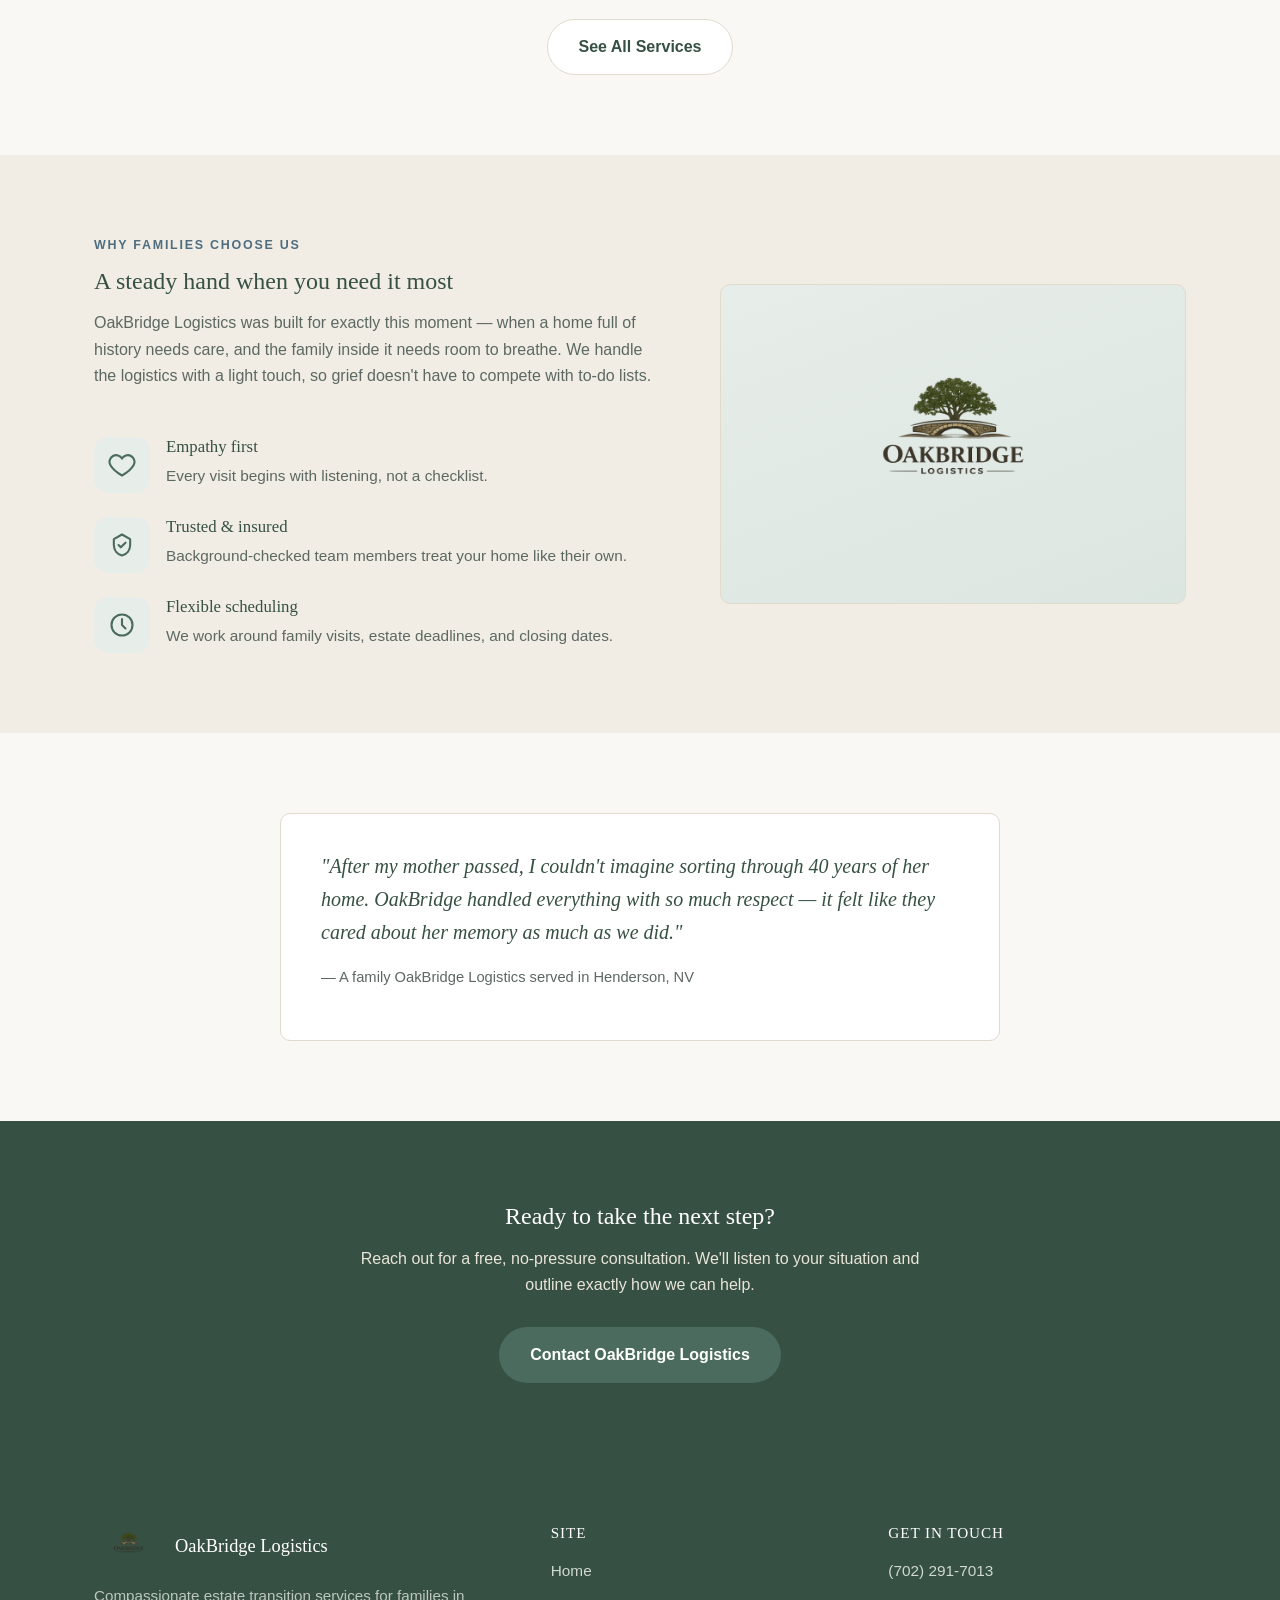
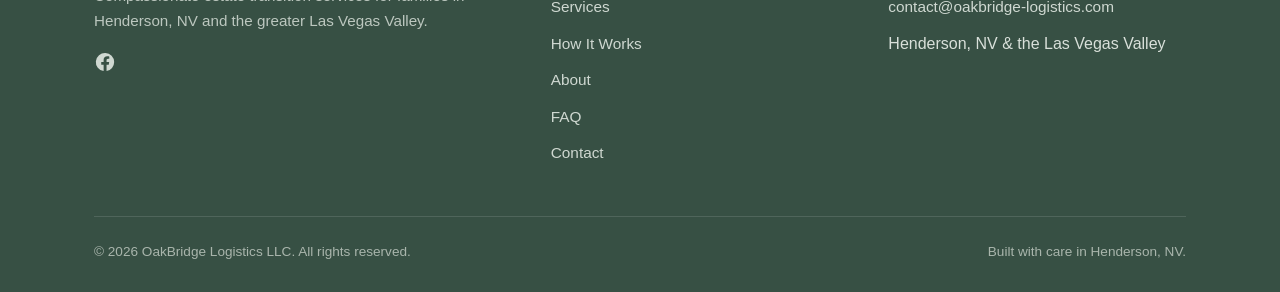
==== commit d03f686c: "Add Facebook icon link to footer on all pages Links to the new OakBridge Logistics Facebook page, st" ====
--- a/index.html
+++ b/index.html
@@ -195,6 +195,11 @@
           <span>OakBridge Logistics</span>
         </div>
         <p>Compassionate estate transition services for families in Henderson, NV and the greater Las Vegas Valley.</p>
+        <div class="footer-social">
+          <a href="https://www.facebook.com/profile.php?id=61592621438912" target="_blank" rel="noopener noreferrer" aria-label="OakBridge Logistics on Facebook">
+            <svg viewBox="0 0 24 24" fill="currentColor"><path d="M22 12a10 10 0 1 0-11.5 9.95v-7.04H7.9V12h2.6V9.8c0-2.57 1.53-4 3.87-4 1.12 0 2.3.2 2.3.2v2.53h-1.3c-1.28 0-1.68.8-1.68 1.61V12h2.86l-.46 2.91h-2.4v7.04A10 10 0 0 0 22 12Z"/></svg>
+          </a>
+        </div>
       </div>
       <div>
         <h4>Site</h4>
--- a/css/style.css
+++ b/css/style.css
@@ -575,6 +575,14 @@
   color: #fff;
 }
 .site-footer p { color: #bcc7bf; font-size: 0.95rem; }
+.footer-social { display: flex; gap: 14px; margin-top: 18px; }
+.footer-social a {
+  color: #cfd8d1;
+  display: inline-flex;
+  transition: color 0.2s ease, transform 0.15s ease;
+}
+.footer-social a:hover { color: #fff; transform: translateY(-1px); }
+.footer-social svg { width: 22px; height: 22px; }
 .site-footer h4 {
   color: #fff;
   font-size: 0.95rem;
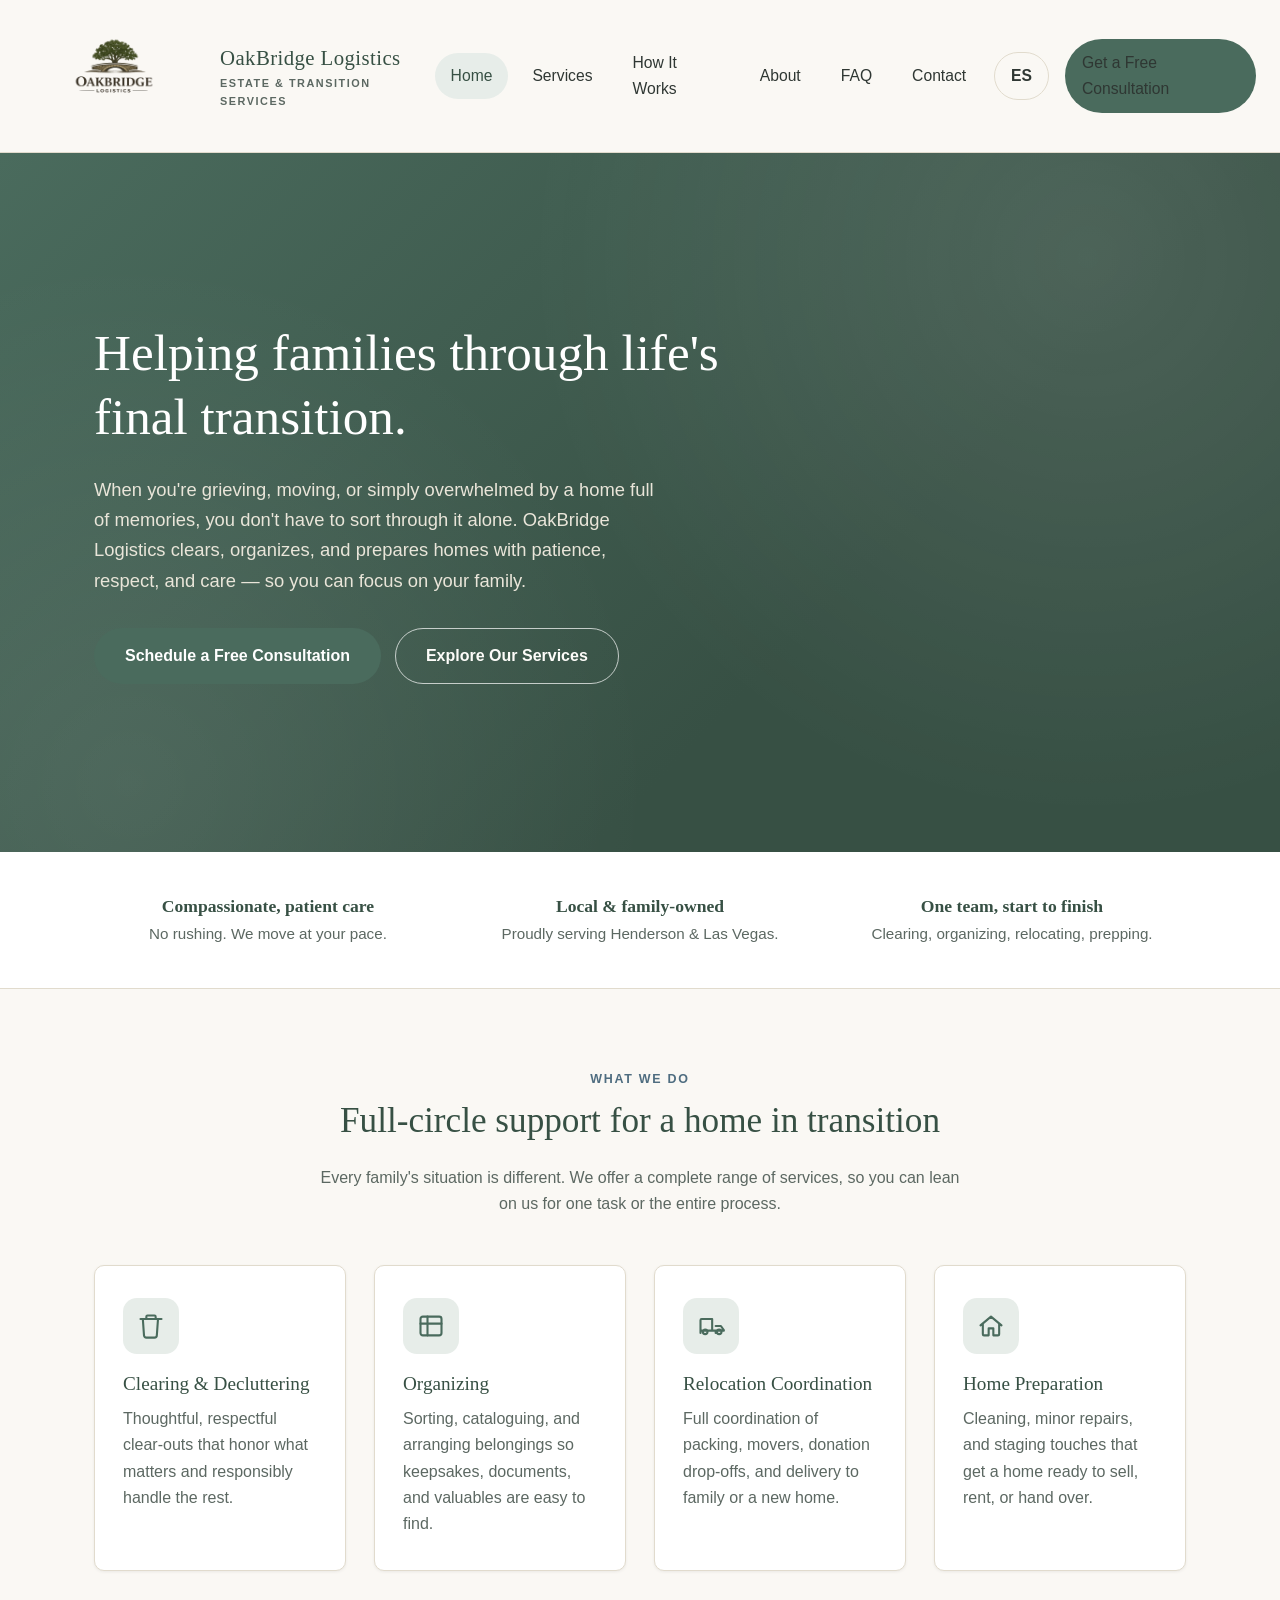
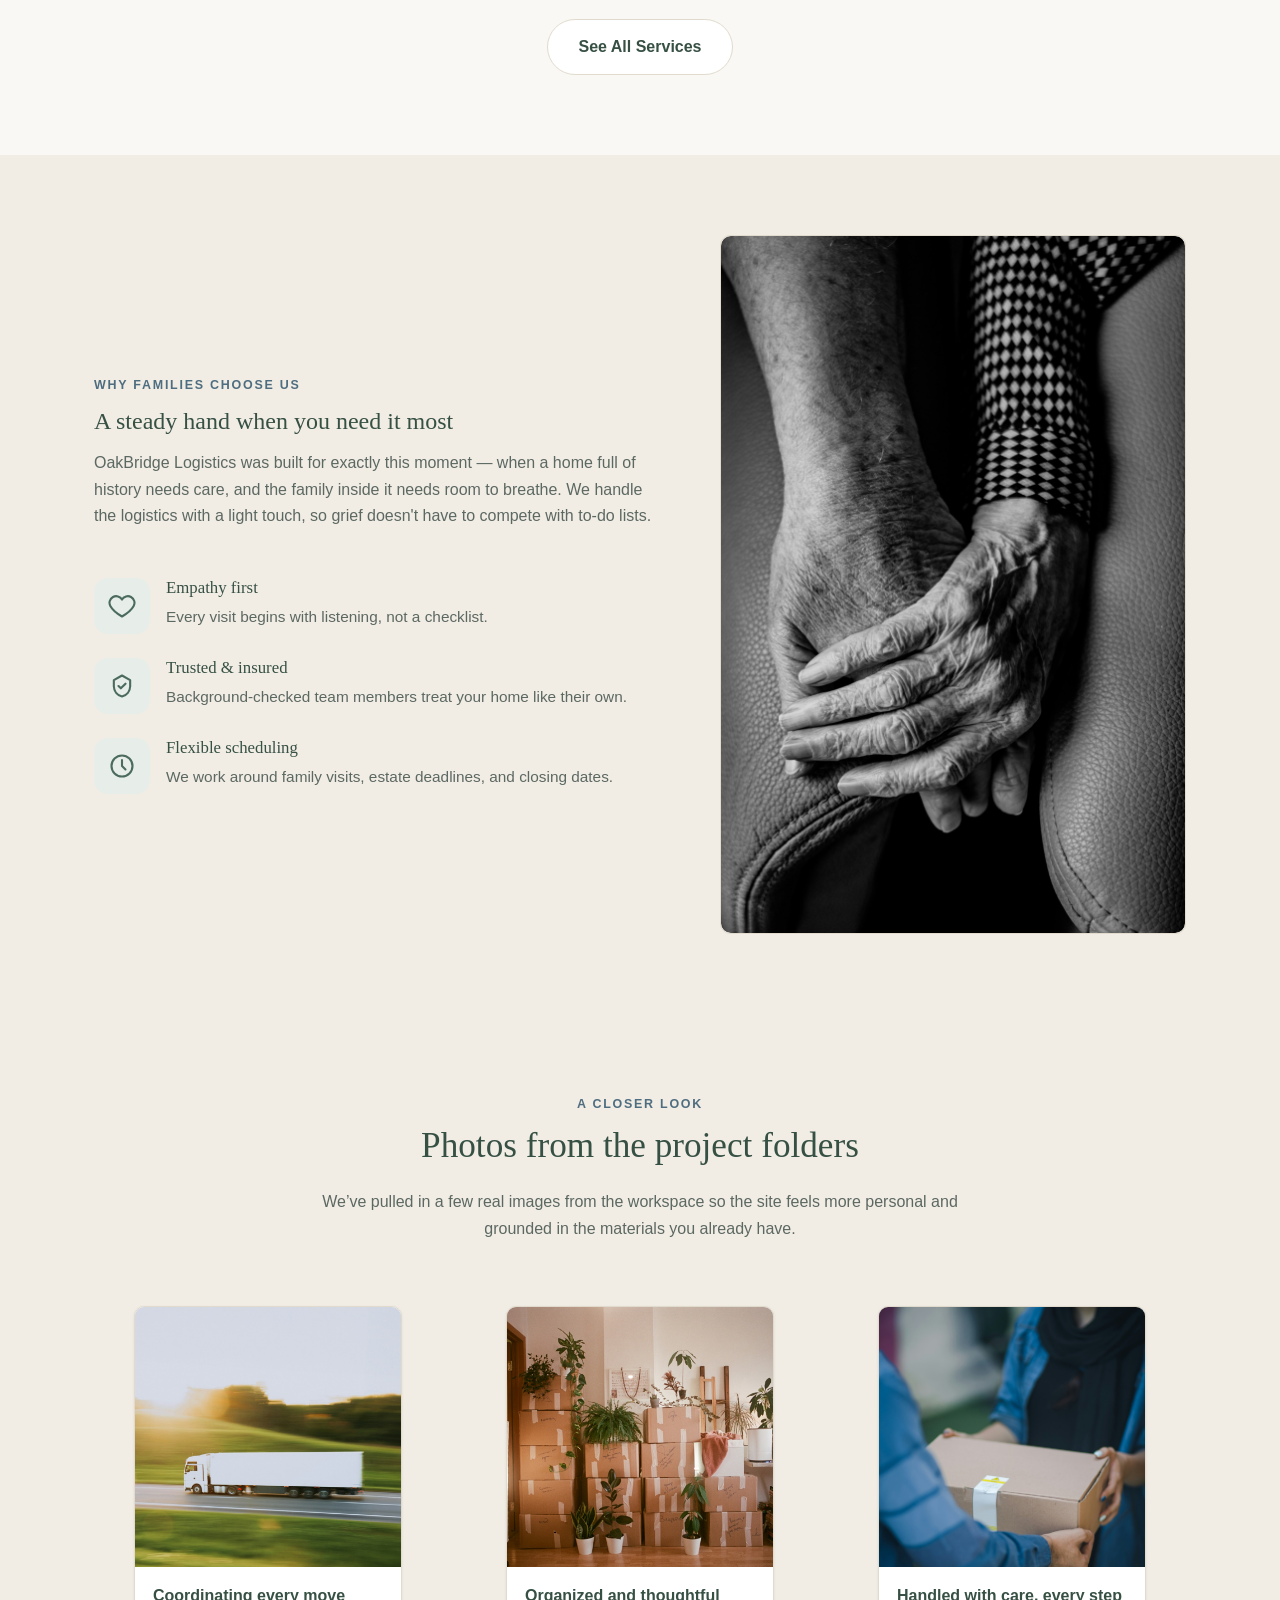
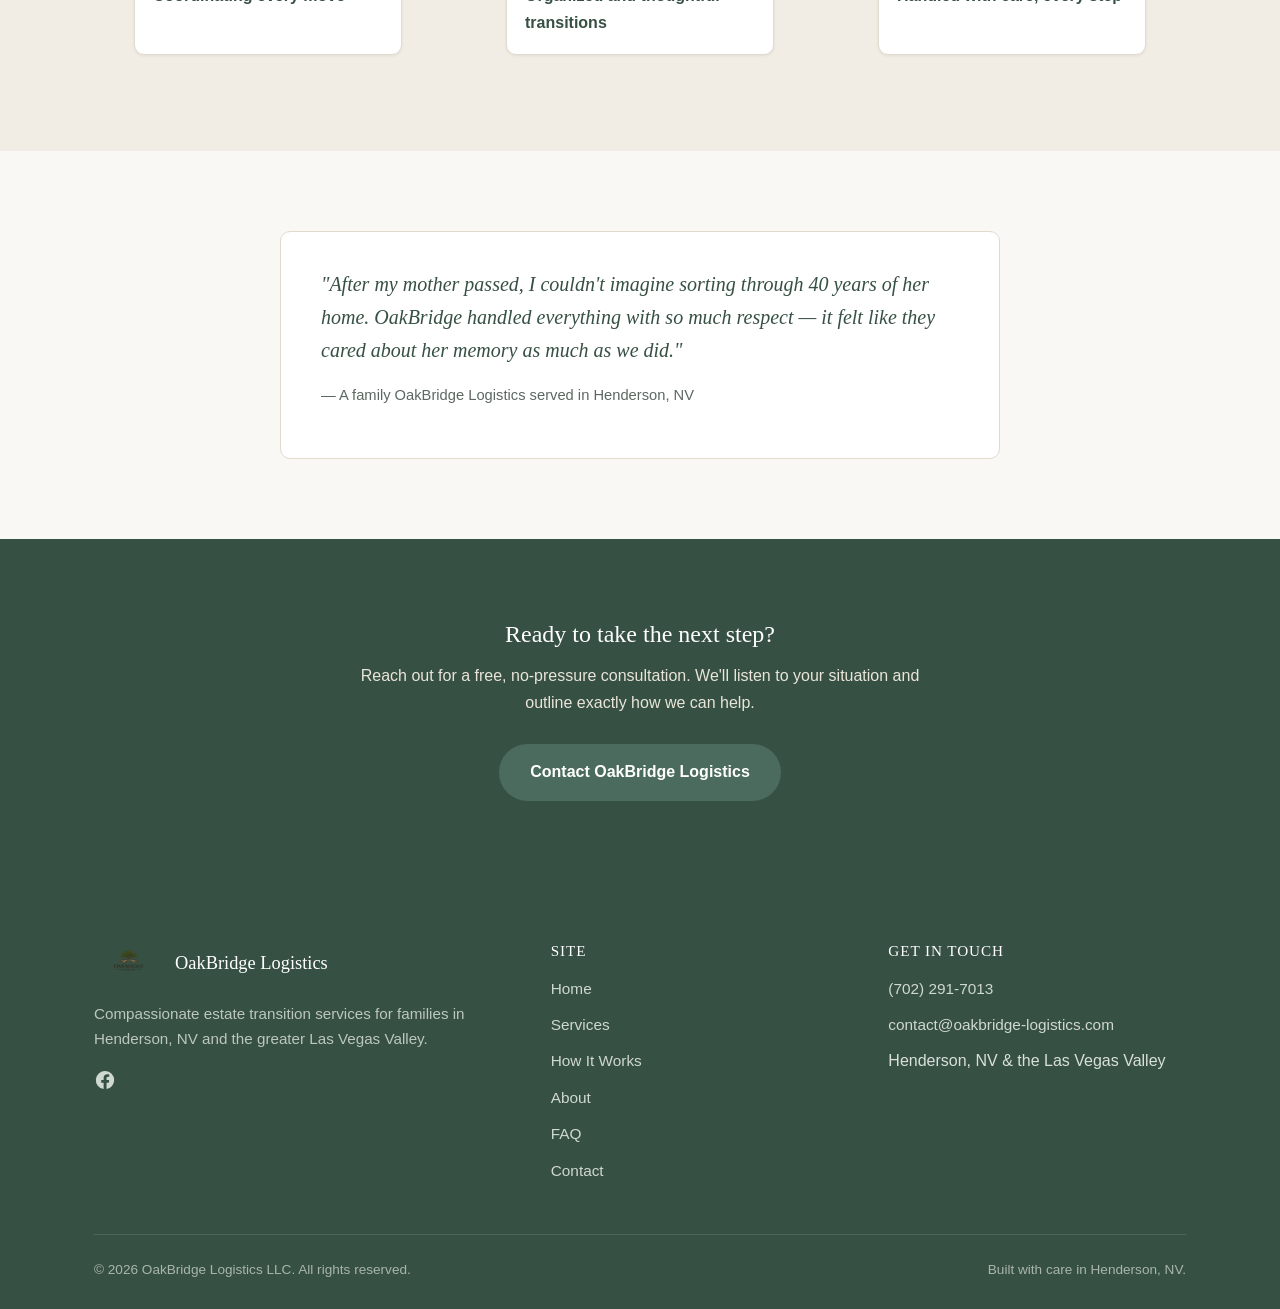
==== commit 074d233c: "Add real photography across the homepage, about, and services pages Replaces the repeated logo mark " ====
--- a/index.html
+++ b/index.html
@@ -158,9 +158,35 @@
             </div>
           </div>
         </div>
-        <div class="motif-panel">
-          <img src="images/logo.png" alt="OakBridge Logistics — tree and bridge mark">
-        </div>
+        <div class="motif-panel photo">
+          <img src="images/photos/steady-hands.jpg" alt="An elderly person's hands, resting calmly" loading="lazy">
+        </div>
+      </div>
+    </div>
+  </section>
+
+  <!-- Photo gallery -->
+  <section class="section-alt">
+    <div class="container">
+      <div class="section-head">
+        <span class="eyebrow">A closer look</span>
+        <h2>Photos from the project folders</h2>
+        <p>We’ve pulled in a few real images from the workspace so the site feels more personal and grounded in the materials you already have.</p>
+      </div>
+
+      <div class="photo-gallery">
+        <figure class="photo-card">
+          <img src="images/photos/moving-truck-highway.jpg" alt="A moving truck on the highway, coordinating relocation logistics" loading="lazy">
+          <figcaption>Coordinating every move</figcaption>
+        </figure>
+        <figure class="photo-card">
+          <img src="images/photos/moving-boxes-home.jpg" alt="Moving boxes and belongings organized in a home" loading="lazy">
+          <figcaption>Organized and thoughtful transitions</figcaption>
+        </figure>
+        <figure class="photo-card">
+          <img src="images/photos/handoff-box.jpg" alt="A box being carefully handed over between two people" loading="lazy">
+          <figcaption>Handled with care, every step</figcaption>
+        </figure>
       </div>
     </div>
   </section>
--- a/css/style.css
+++ b/css/style.css
@@ -451,6 +451,42 @@
   min-height: 320px;
 }
 .motif-panel img { max-height: 220px; width: auto; }
+.motif-panel.photo {
+  padding: 0;
+  background: var(--color-bg-alt);
+  overflow: hidden;
+}
+.motif-panel.photo img {
+  width: 100%;
+  height: 100%;
+  max-height: none;
+  object-fit: cover;
+  border-radius: inherit;
+}
+
+/* ---- Photo gallery ---- */
+.photo-gallery {
+  display: grid;
+  grid-template-columns: repeat(3, 1fr);
+  gap: 24px;
+}
+.photo-card {
+  background: var(--color-surface);
+  border: 1px solid var(--color-border);
+  border-radius: var(--radius);
+  overflow: hidden;
+  box-shadow: var(--shadow-sm);
+}
+.photo-card img {
+  width: 100%;
+  height: 260px;
+  object-fit: cover;
+}
+.photo-card figcaption {
+  padding: 16px 18px 18px;
+  color: var(--color-primary-dark);
+  font-weight: 600;
+}
 
 /* ---- Testimonial ---- */
 .testimonial {
@@ -703,10 +739,12 @@
   .two-col { grid-template-columns: 1fr; gap: 36px; }
   .footer-grid { grid-template-columns: 1fr 1fr; }
   .value-list { grid-template-columns: 1fr; }
+  .photo-gallery { grid-template-columns: 1fr 1fr; }
 }
 
 @media (max-width: 720px) {
   .grid-2, .grid-3, .grid-4 { grid-template-columns: 1fr; }
+  .photo-gallery { grid-template-columns: 1fr; }
   section { padding: 56px 0; }
   .hero .container { padding-top: 56px; padding-bottom: 56px; }
   .step { grid-template-columns: 56px 1fr; gap: 16px; }
